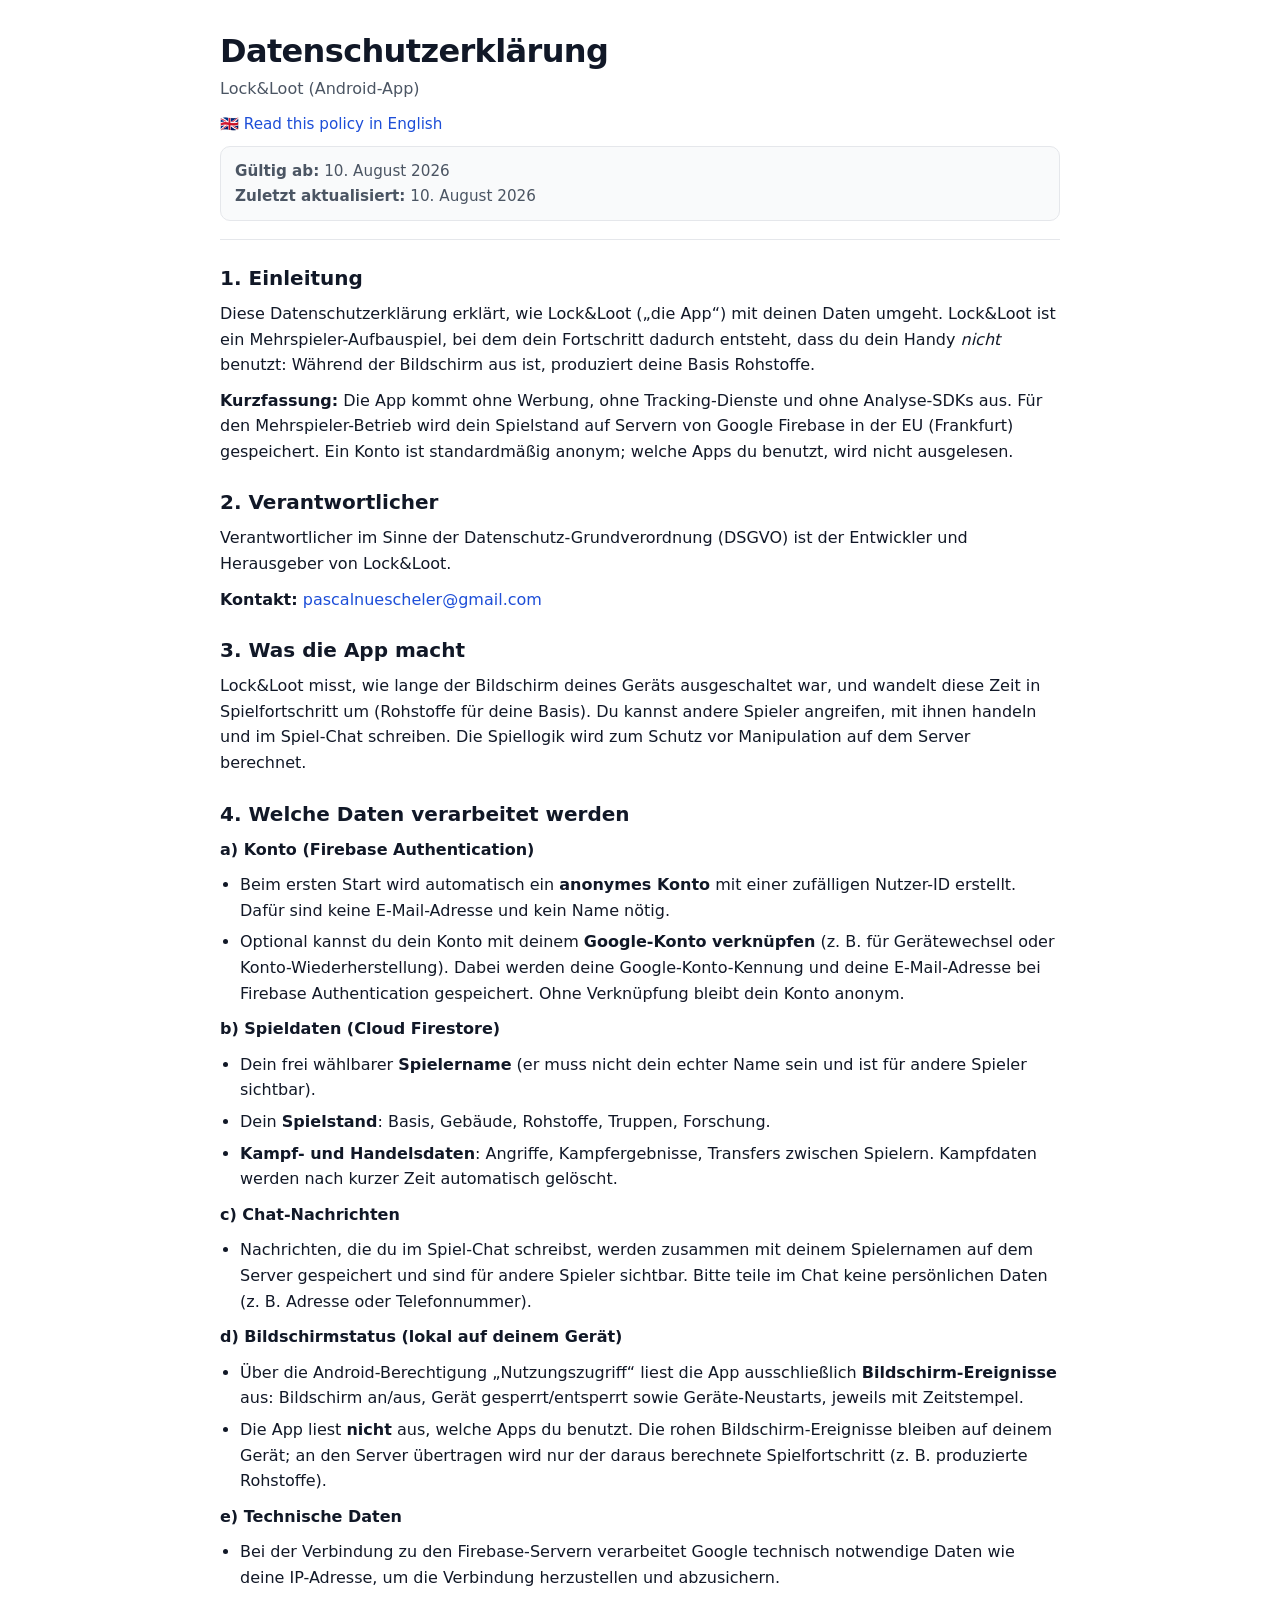
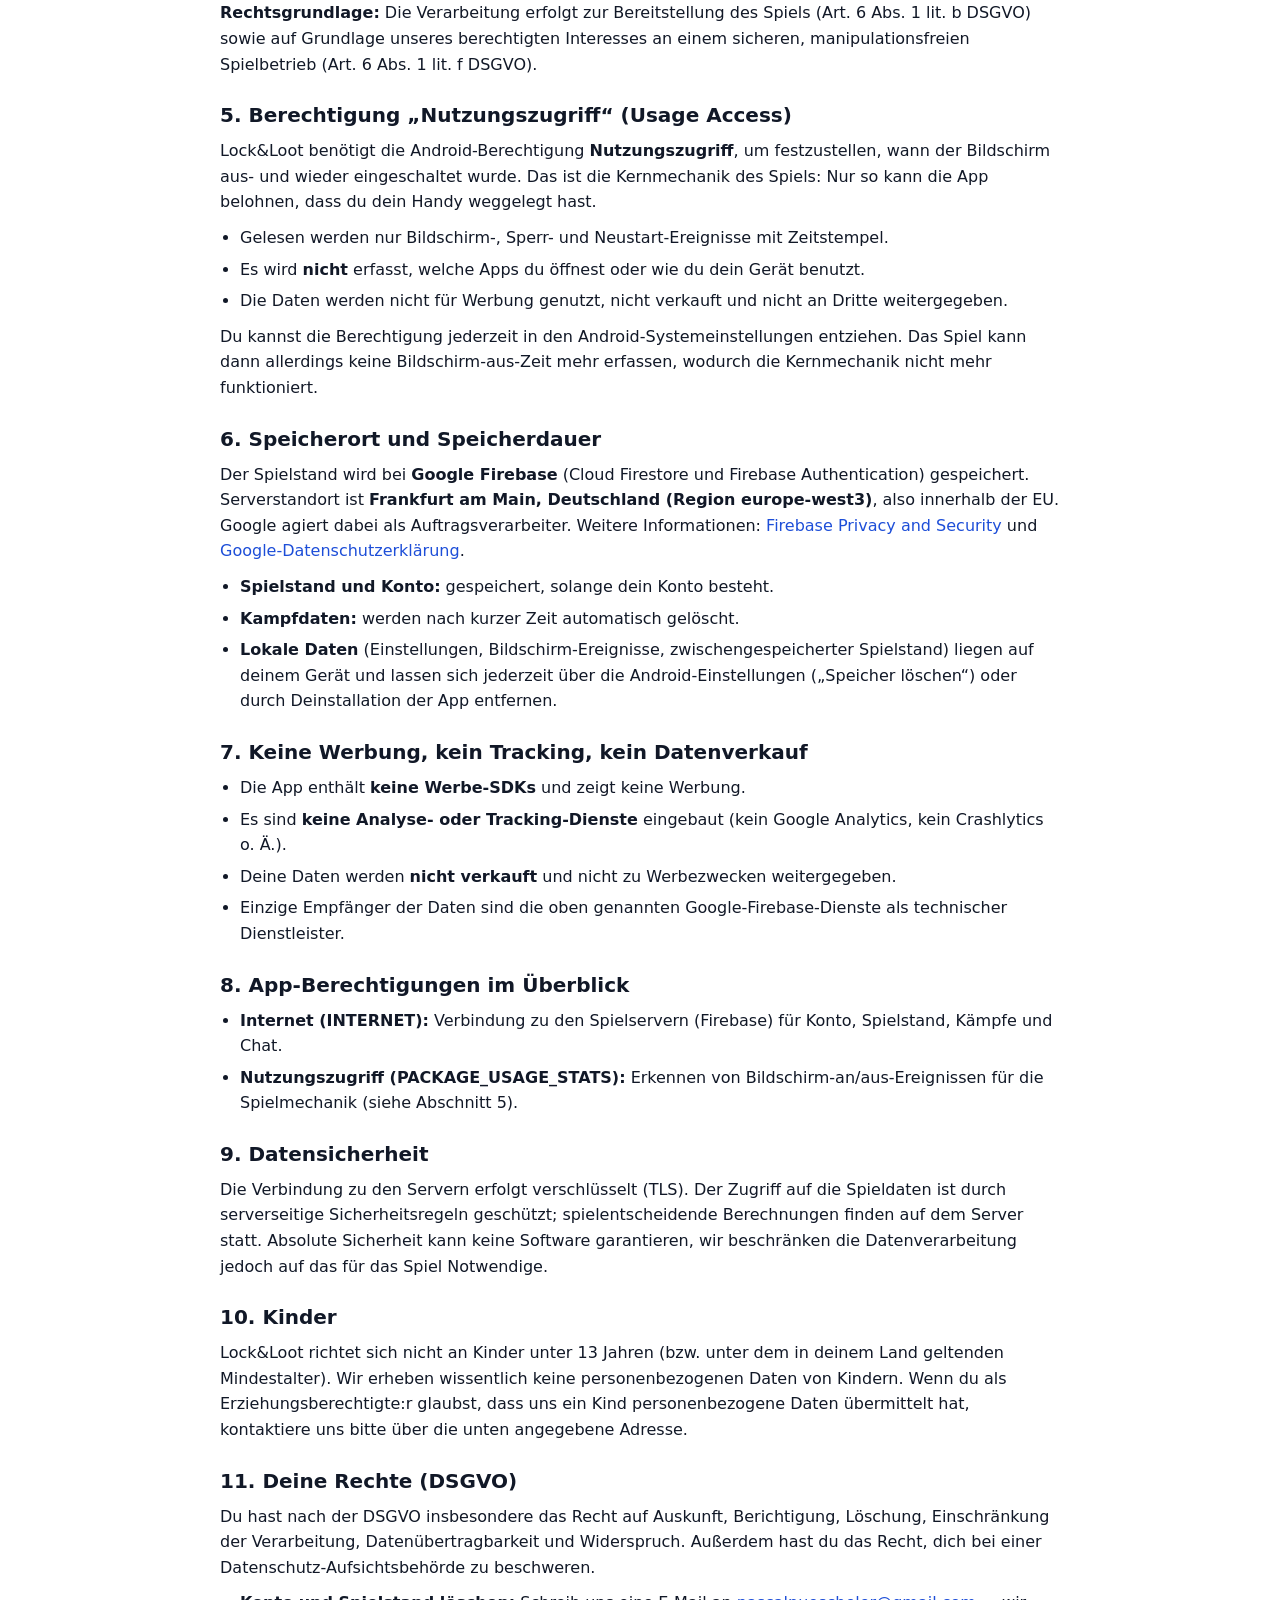
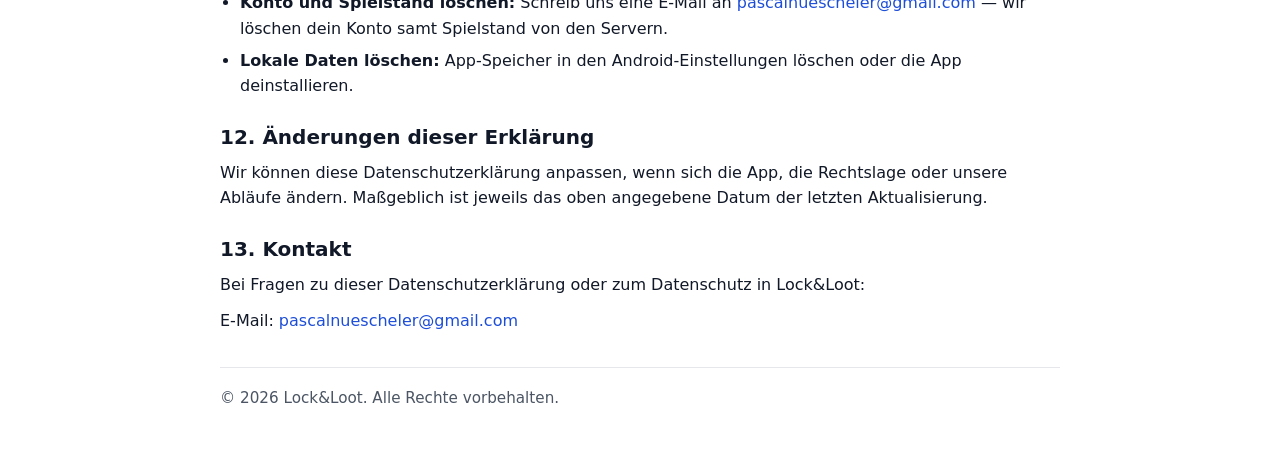
==== privacy-policy/index.html @ e1dee130 "Datenschutzerklaerung fuer Lock&Loot (DE + EN) Statische GitHub-Pages-Seite analog zu zendrop-legal:" ====
<!doctype html>
<html lang="de">
<head>
  <meta charset="utf-8" />
  <meta name="viewport" content="width=device-width, initial-scale=1" />
  <meta name="robots" content="index,follow" />
  <title>Lock&amp;Loot – Datenschutzerklärung</title>
  <meta name="description" content="Datenschutzerklärung für Lock&Loot (Android-Spiel)." />
  <link rel="stylesheet" href="./style.css" />
</head>
<body>
  <div class="container">
    <header>
      <h1>Datenschutzerklärung</h1>
      <p class="subtitle">Lock&amp;Loot (Android-App)</p>
      <p class="lang-switch">🇬🇧 <a href="./en.html">Read this policy in English</a></p>
      <div class="meta">
        <div><strong>Gültig ab:</strong> 10. August 2026</div>
        <div><strong>Zuletzt aktualisiert:</strong> 10. August 2026</div>
      </div>
    </header>

    <main>
      <section id="einleitung">
        <h2>1. Einleitung</h2>
        <p>
          Diese Datenschutzerklärung erklärt, wie Lock&amp;Loot („die App“) mit deinen Daten umgeht.
          Lock&amp;Loot ist ein Mehrspieler-Aufbauspiel, bei dem dein Fortschritt dadurch entsteht,
          dass du dein Handy <em>nicht</em> benutzt: Während der Bildschirm aus ist, produziert deine Basis Rohstoffe.
        </p>
        <p>
          <strong>Kurzfassung:</strong> Die App kommt ohne Werbung, ohne Tracking-Dienste und ohne Analyse-SDKs aus.
          Für den Mehrspieler-Betrieb wird dein Spielstand auf Servern von Google Firebase in der EU (Frankfurt) gespeichert.
          Ein Konto ist standardmäßig anonym; welche Apps du benutzt, wird nicht ausgelesen.
        </p>
      </section>

      <section id="verantwortlicher">
        <h2>2. Verantwortlicher</h2>
        <p>
          Verantwortlicher im Sinne der Datenschutz-Grundverordnung (DSGVO) ist der Entwickler und Herausgeber von Lock&amp;Loot.
        </p>
        <p>
          <strong>Kontakt:</strong> <a href="mailto:pascalnuescheler@gmail.com">pascalnuescheler@gmail.com</a>
        </p>
      </section>

      <section id="app-beschreibung">
        <h2>3. Was die App macht</h2>
        <p>
          Lock&amp;Loot misst, wie lange der Bildschirm deines Geräts ausgeschaltet war, und wandelt diese Zeit in
          Spielfortschritt um (Rohstoffe für deine Basis). Du kannst andere Spieler angreifen, mit ihnen handeln und
          im Spiel-Chat schreiben. Die Spiellogik wird zum Schutz vor Manipulation auf dem Server berechnet.
        </p>
      </section>

      <section id="daten">
        <h2>4. Welche Daten verarbeitet werden</h2>

        <p><strong>a) Konto (Firebase Authentication)</strong></p>
        <ul>
          <li>
            Beim ersten Start wird automatisch ein <strong>anonymes Konto</strong> mit einer zufälligen Nutzer-ID erstellt.
            Dafür sind keine E-Mail-Adresse und kein Name nötig.
          </li>
          <li>
            Optional kannst du dein Konto mit deinem <strong>Google-Konto verknüpfen</strong> (z.&nbsp;B. für Gerätewechsel
            oder Konto-Wiederherstellung). Dabei werden deine Google-Konto-Kennung und deine E-Mail-Adresse bei
            Firebase Authentication gespeichert. Ohne Verknüpfung bleibt dein Konto anonym.
          </li>
        </ul>

        <p><strong>b) Spieldaten (Cloud Firestore)</strong></p>
        <ul>
          <li>Dein frei wählbarer <strong>Spielername</strong> (er muss nicht dein echter Name sein und ist für andere Spieler sichtbar).</li>
          <li>Dein <strong>Spielstand</strong>: Basis, Gebäude, Rohstoffe, Truppen, Forschung.</li>
          <li><strong>Kampf- und Handelsdaten</strong>: Angriffe, Kampfergebnisse, Transfers zwischen Spielern. Kampfdaten werden nach kurzer Zeit automatisch gelöscht.</li>
        </ul>

        <p><strong>c) Chat-Nachrichten</strong></p>
        <ul>
          <li>
            Nachrichten, die du im Spiel-Chat schreibst, werden zusammen mit deinem Spielernamen auf dem Server
            gespeichert und sind für andere Spieler sichtbar. Bitte teile im Chat keine persönlichen Daten
            (z.&nbsp;B. Adresse oder Telefonnummer).
          </li>
        </ul>

        <p><strong>d) Bildschirmstatus (lokal auf deinem Gerät)</strong></p>
        <ul>
          <li>
            Über die Android-Berechtigung „Nutzungszugriff“ liest die App ausschließlich
            <strong>Bildschirm-Ereignisse</strong> aus: Bildschirm an/aus, Gerät gesperrt/entsperrt sowie
            Geräte-Neustarts, jeweils mit Zeitstempel.
          </li>
          <li>
            Die App liest <strong>nicht</strong> aus, welche Apps du benutzt. Die rohen Bildschirm-Ereignisse
            bleiben auf deinem Gerät; an den Server übertragen wird nur der daraus berechnete Spielfortschritt
            (z.&nbsp;B. produzierte Rohstoffe).
          </li>
        </ul>

        <p><strong>e) Technische Daten</strong></p>
        <ul>
          <li>
            Bei der Verbindung zu den Firebase-Servern verarbeitet Google technisch notwendige Daten wie deine
            IP-Adresse, um die Verbindung herzustellen und abzusichern.
          </li>
        </ul>

        <p>
          <strong>Rechtsgrundlage:</strong> Die Verarbeitung erfolgt zur Bereitstellung des Spiels
          (Art. 6 Abs. 1 lit. b DSGVO) sowie auf Grundlage unseres berechtigten Interesses an einem sicheren,
          manipulationsfreien Spielbetrieb (Art. 6 Abs. 1 lit. f DSGVO).
        </p>
      </section>

      <section id="nutzungszugriff">
        <h2>5. Berechtigung „Nutzungszugriff“ (Usage Access)</h2>
        <p>
          Lock&amp;Loot benötigt die Android-Berechtigung <strong>Nutzungszugriff</strong>, um festzustellen,
          wann der Bildschirm aus- und wieder eingeschaltet wurde. Das ist die Kernmechanik des Spiels:
          Nur so kann die App belohnen, dass du dein Handy weggelegt hast.
        </p>
        <ul>
          <li>Gelesen werden nur Bildschirm-, Sperr- und Neustart-Ereignisse mit Zeitstempel.</li>
          <li>Es wird <strong>nicht</strong> erfasst, welche Apps du öffnest oder wie du dein Gerät benutzt.</li>
          <li>Die Daten werden nicht für Werbung genutzt, nicht verkauft und nicht an Dritte weitergegeben.</li>
        </ul>
        <p>
          Du kannst die Berechtigung jederzeit in den Android-Systemeinstellungen entziehen. Das Spiel kann dann
          allerdings keine Bildschirm-aus-Zeit mehr erfassen, wodurch die Kernmechanik nicht mehr funktioniert.
        </p>
      </section>

      <section id="speicherung">
        <h2>6. Speicherort und Speicherdauer</h2>
        <p>
          Der Spielstand wird bei <strong>Google Firebase</strong> (Cloud Firestore und Firebase Authentication)
          gespeichert. Serverstandort ist <strong>Frankfurt am Main, Deutschland (Region europe-west3)</strong>,
          also innerhalb der EU. Google agiert dabei als Auftragsverarbeiter. Weitere Informationen:
          <a href="https://firebase.google.com/support/privacy" target="_blank" rel="noopener noreferrer">Firebase Privacy and Security</a> und
          <a href="https://policies.google.com/privacy" target="_blank" rel="noopener noreferrer">Google-Datenschutzerklärung</a>.
        </p>
        <ul>
          <li><strong>Spielstand und Konto:</strong> gespeichert, solange dein Konto besteht.</li>
          <li><strong>Kampfdaten:</strong> werden nach kurzer Zeit automatisch gelöscht.</li>
          <li>
            <strong>Lokale Daten</strong> (Einstellungen, Bildschirm-Ereignisse, zwischengespeicherter Spielstand)
            liegen auf deinem Gerät und lassen sich jederzeit über die Android-Einstellungen
            („Speicher löschen“) oder durch Deinstallation der App entfernen.
          </li>
        </ul>
      </section>

      <section id="keine-werbung">
        <h2>7. Keine Werbung, kein Tracking, kein Datenverkauf</h2>
        <ul>
          <li>Die App enthält <strong>keine Werbe-SDKs</strong> und zeigt keine Werbung.</li>
          <li>Es sind <strong>keine Analyse- oder Tracking-Dienste</strong> eingebaut (kein Google Analytics, kein Crashlytics o.&nbsp;Ä.).</li>
          <li>Deine Daten werden <strong>nicht verkauft</strong> und nicht zu Werbezwecken weitergegeben.</li>
          <li>Einzige Empfänger der Daten sind die oben genannten Google-Firebase-Dienste als technischer Dienstleister.</li>
        </ul>
      </section>

      <section id="berechtigungen">
        <h2>8. App-Berechtigungen im Überblick</h2>
        <ul>
          <li><strong>Internet (INTERNET):</strong> Verbindung zu den Spielservern (Firebase) für Konto, Spielstand, Kämpfe und Chat.</li>
          <li><strong>Nutzungszugriff (PACKAGE_USAGE_STATS):</strong> Erkennen von Bildschirm-an/aus-Ereignissen für die Spielmechanik (siehe Abschnitt 5).</li>
        </ul>
      </section>

      <section id="sicherheit">
        <h2>9. Datensicherheit</h2>
        <p>
          Die Verbindung zu den Servern erfolgt verschlüsselt (TLS). Der Zugriff auf die Spieldaten ist durch
          serverseitige Sicherheitsregeln geschützt; spielentscheidende Berechnungen finden auf dem Server statt.
          Absolute Sicherheit kann keine Software garantieren, wir beschränken die Datenverarbeitung jedoch auf
          das für das Spiel Notwendige.
        </p>
      </section>

      <section id="kinder">
        <h2>10. Kinder</h2>
        <p>
          Lock&amp;Loot richtet sich nicht an Kinder unter 13 Jahren (bzw. unter dem in deinem Land geltenden
          Mindestalter). Wir erheben wissentlich keine personenbezogenen Daten von Kindern. Wenn du als
          Erziehungsberechtigte:r glaubst, dass uns ein Kind personenbezogene Daten übermittelt hat,
          kontaktiere uns bitte über die unten angegebene Adresse.
        </p>
      </section>

      <section id="rechte">
        <h2>11. Deine Rechte (DSGVO)</h2>
        <p>
          Du hast nach der DSGVO insbesondere das Recht auf Auskunft, Berichtigung, Löschung, Einschränkung der
          Verarbeitung, Datenübertragbarkeit und Widerspruch. Außerdem hast du das Recht, dich bei einer
          Datenschutz-Aufsichtsbehörde zu beschweren.
        </p>
        <ul>
          <li>
            <strong>Konto und Spielstand löschen:</strong> Schreib uns eine E-Mail an
            <a href="mailto:pascalnuescheler@gmail.com">pascalnuescheler@gmail.com</a> — wir löschen dein Konto
            samt Spielstand von den Servern.
          </li>
          <li>
            <strong>Lokale Daten löschen:</strong> App-Speicher in den Android-Einstellungen löschen oder die App deinstallieren.
          </li>
        </ul>
      </section>

      <section id="aenderungen">
        <h2>12. Änderungen dieser Erklärung</h2>
        <p>
          Wir können diese Datenschutzerklärung anpassen, wenn sich die App, die Rechtslage oder unsere Abläufe
          ändern. Maßgeblich ist jeweils das oben angegebene Datum der letzten Aktualisierung.
        </p>
      </section>

      <section id="kontakt">
        <h2>13. Kontakt</h2>
        <p>
          Bei Fragen zu dieser Datenschutzerklärung oder zum Datenschutz in Lock&amp;Loot:
        </p>
        <p>
          E-Mail: <a href="mailto:pascalnuescheler@gmail.com">pascalnuescheler@gmail.com</a>
        </p>
      </section>
    </main>

    <footer>
      <div>
        © <span id="year">2026</span> Lock&amp;Loot. Alle Rechte vorbehalten.
      </div>
      <script>
        // Fußzeilen-Jahr aktuell halten, ohne die Datumsangaben der Erklärung zu ändern.
        (function () {
          var el = document.getElementById('year');
          if (el) el.textContent = String(new Date().getFullYear());
        })();
      </script>
    </footer>
  </div>
</body>
</html>
---- privacy-policy/style.css ----
/* Lock&Loot legal pages styles (simple, responsive, GitHub Pages friendly) */

:root {
  --bg: #ffffff;
  --fg: #111827;
  --muted: #4b5563;
  --border: #e5e7eb;
  --link: #1d4ed8;
  --link-hover: #1e40af;
  --card: #f9fafb;
}

* {
  box-sizing: border-box;
}

html, body {
  height: 100%;
}

body {
  margin: 0;
  font-family: system-ui, -apple-system, Segoe UI, Roboto, Helvetica, Arial, "Apple Color Emoji", "Segoe UI Emoji";
  color: var(--fg);
  background: var(--bg);
  line-height: 1.6;
}

a {
  color: var(--link);
  text-decoration: none;
}

a:hover, a:focus {
  color: var(--link-hover);
  text-decoration: underline;
}

.container {
  max-width: 880px;
  margin: 0 auto;
  padding: 32px 20px 56px;
}

header {
  padding-bottom: 18px;
  border-bottom: 1px solid var(--border);
  margin-bottom: 26px;
}

h1 {
  margin: 0 0 6px;
  font-size: 2rem;
  line-height: 1.2;
  letter-spacing: -0.02em;
}

.subtitle {
  margin: 0;
  color: var(--muted);
}

.lang-switch {
  margin: 10px 0 0;
  font-size: 0.95rem;
}

.meta {
  margin-top: 10px;
  padding: 12px 14px;
  background: var(--card);
  border: 1px solid var(--border);
  border-radius: 10px;
  color: var(--muted);
  font-size: 0.95rem;
}

main section {
  margin: 26px 0;
}

h2 {
  margin: 0 0 10px;
  font-size: 1.25rem;
  line-height: 1.25;
}

p {
  margin: 10px 0;
}

ul {
  margin: 10px 0 10px 20px;
  padding: 0;
}

li {
  margin: 6px 0;
}

code {
  font-family: ui-monospace, SFMono-Regular, Menlo, Monaco, Consolas, "Liberation Mono", "Courier New", monospace;
  font-size: 0.95em;
  background: #f3f4f6;
  border: 1px solid var(--border);
  padding: 2px 6px;
  border-radius: 6px;
}

footer {
  margin-top: 34px;
  padding-top: 18px;
  border-top: 1px solid var(--border);
  color: var(--muted);
  font-size: 0.95rem;
}

@media (max-width: 520px) {
  .container {
    padding: 24px 16px 44px;
  }

  h1 {
    font-size: 1.65rem;
  }
}
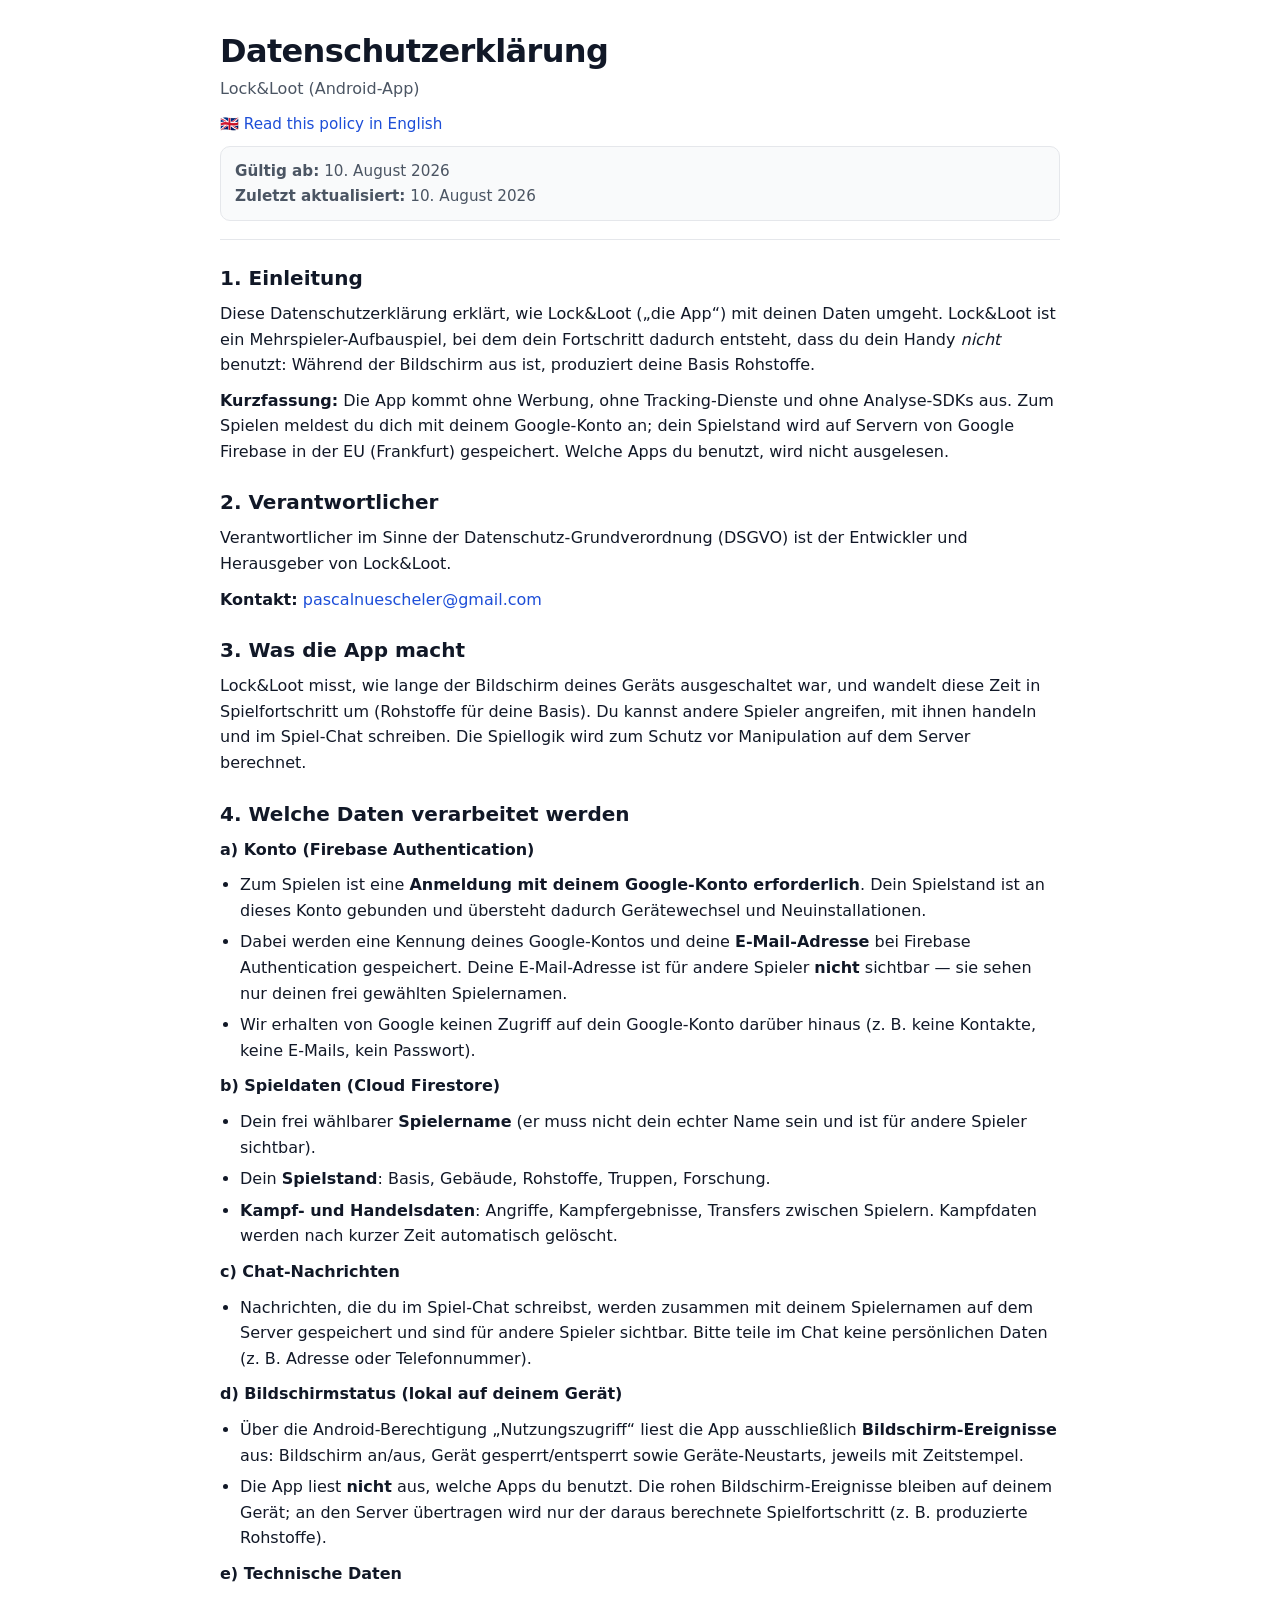
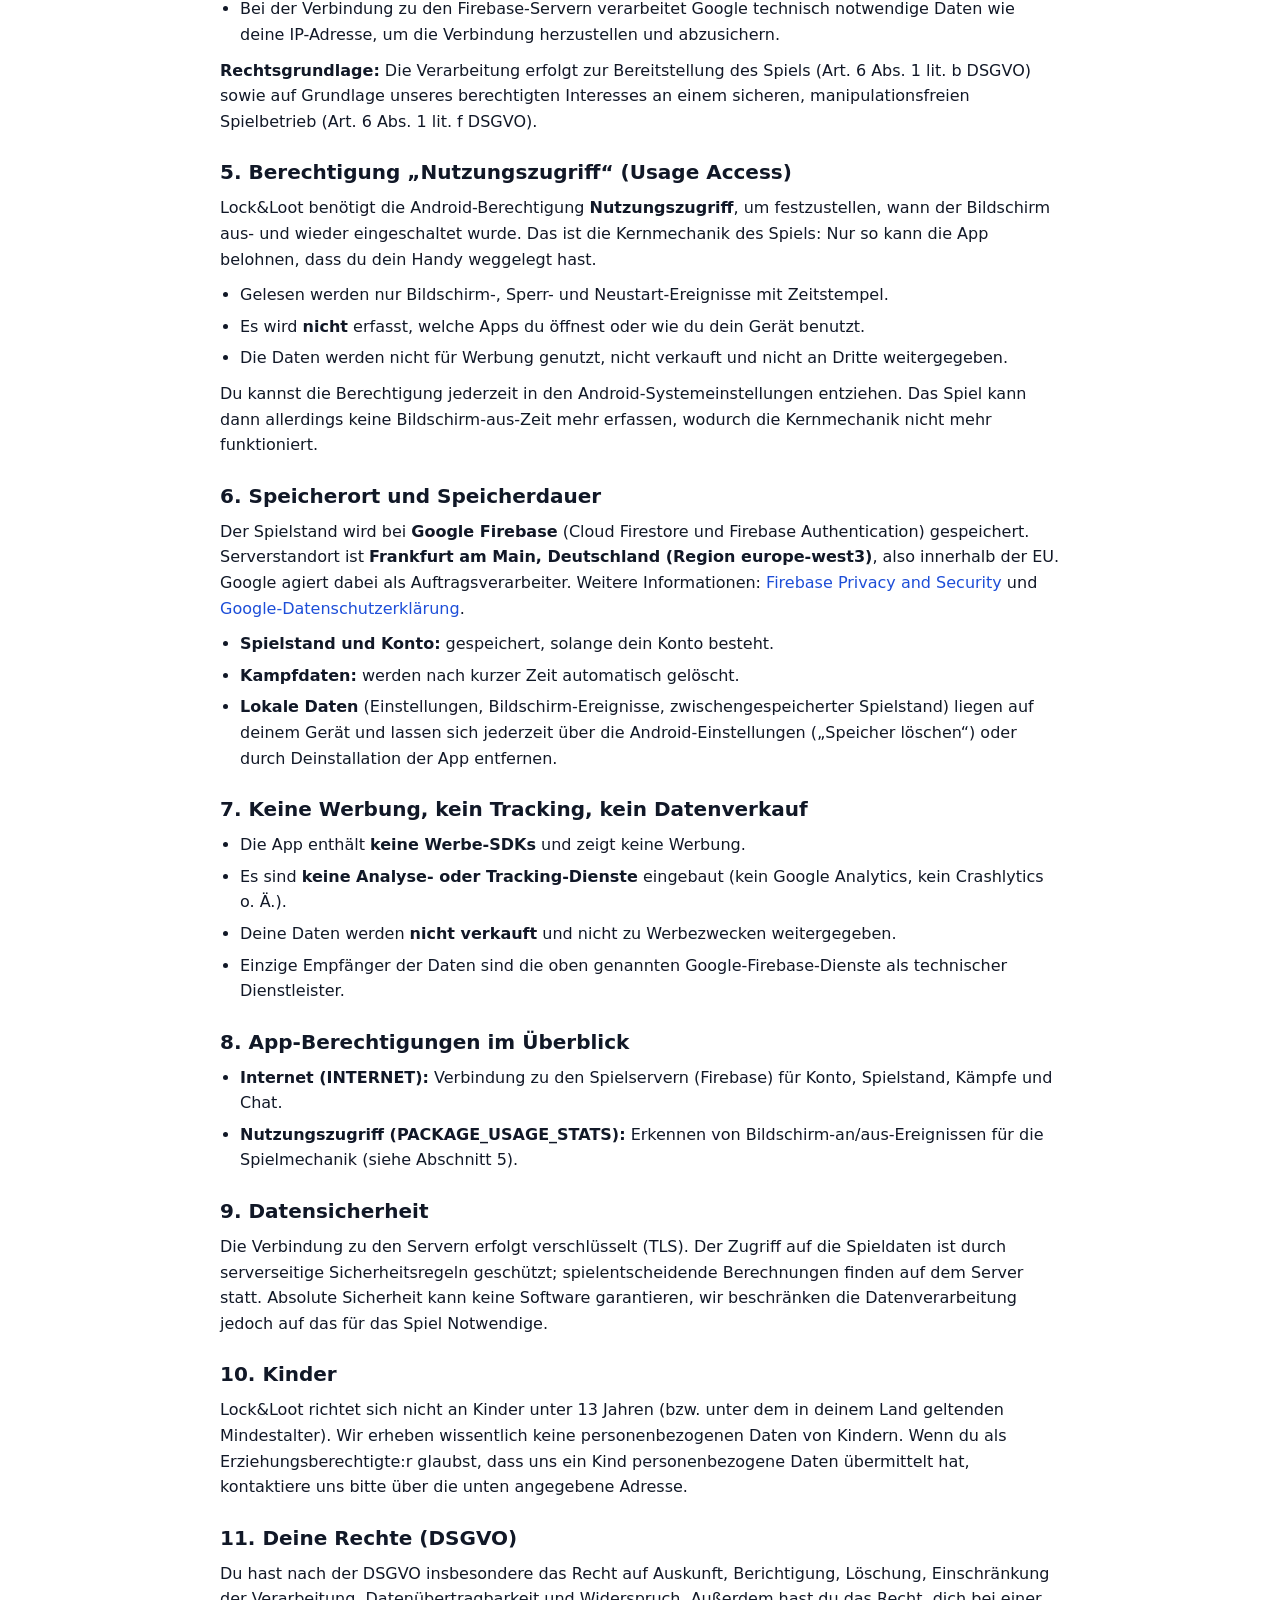
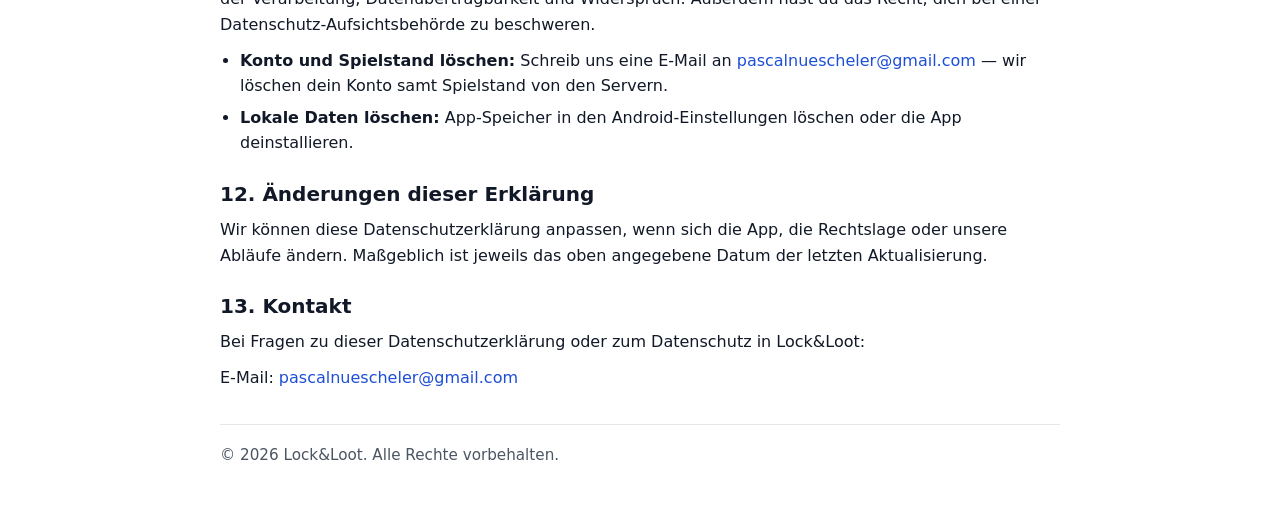
==== commit 71c0c999: "Korrektur: Google-Login ist Pflicht, keine anonymen Konten Die erste Fassung beschrieb den alten Sta" ====
--- a/privacy-policy/index.html
+++ b/privacy-policy/index.html
@@ -30,8 +30,8 @@
         </p>
         <p>
           <strong>Kurzfassung:</strong> Die App kommt ohne Werbung, ohne Tracking-Dienste und ohne Analyse-SDKs aus.
-          Für den Mehrspieler-Betrieb wird dein Spielstand auf Servern von Google Firebase in der EU (Frankfurt) gespeichert.
-          Ein Konto ist standardmäßig anonym; welche Apps du benutzt, wird nicht ausgelesen.
+          Zum Spielen meldest du dich mit deinem Google-Konto an; dein Spielstand wird auf Servern von
+          Google Firebase in der EU (Frankfurt) gespeichert. Welche Apps du benutzt, wird nicht ausgelesen.
         </p>
       </section>
 
@@ -60,13 +60,17 @@
         <p><strong>a) Konto (Firebase Authentication)</strong></p>
         <ul>
           <li>
-            Beim ersten Start wird automatisch ein <strong>anonymes Konto</strong> mit einer zufälligen Nutzer-ID erstellt.
-            Dafür sind keine E-Mail-Adresse und kein Name nötig.
-          </li>
-          <li>
-            Optional kannst du dein Konto mit deinem <strong>Google-Konto verknüpfen</strong> (z.&nbsp;B. für Gerätewechsel
-            oder Konto-Wiederherstellung). Dabei werden deine Google-Konto-Kennung und deine E-Mail-Adresse bei
-            Firebase Authentication gespeichert. Ohne Verknüpfung bleibt dein Konto anonym.
+            Zum Spielen ist eine <strong>Anmeldung mit deinem Google-Konto erforderlich</strong>. Dein Spielstand
+            ist an dieses Konto gebunden und übersteht dadurch Gerätewechsel und Neuinstallationen.
+          </li>
+          <li>
+            Dabei werden eine Kennung deines Google-Kontos und deine <strong>E-Mail-Adresse</strong> bei
+            Firebase Authentication gespeichert. Deine E-Mail-Adresse ist für andere Spieler
+            <strong>nicht</strong> sichtbar — sie sehen nur deinen frei gewählten Spielernamen.
+          </li>
+          <li>
+            Wir erhalten von Google keinen Zugriff auf dein Google-Konto darüber hinaus (z.&nbsp;B. keine
+            Kontakte, keine E-Mails, kein Passwort).
           </li>
         </ul>
 
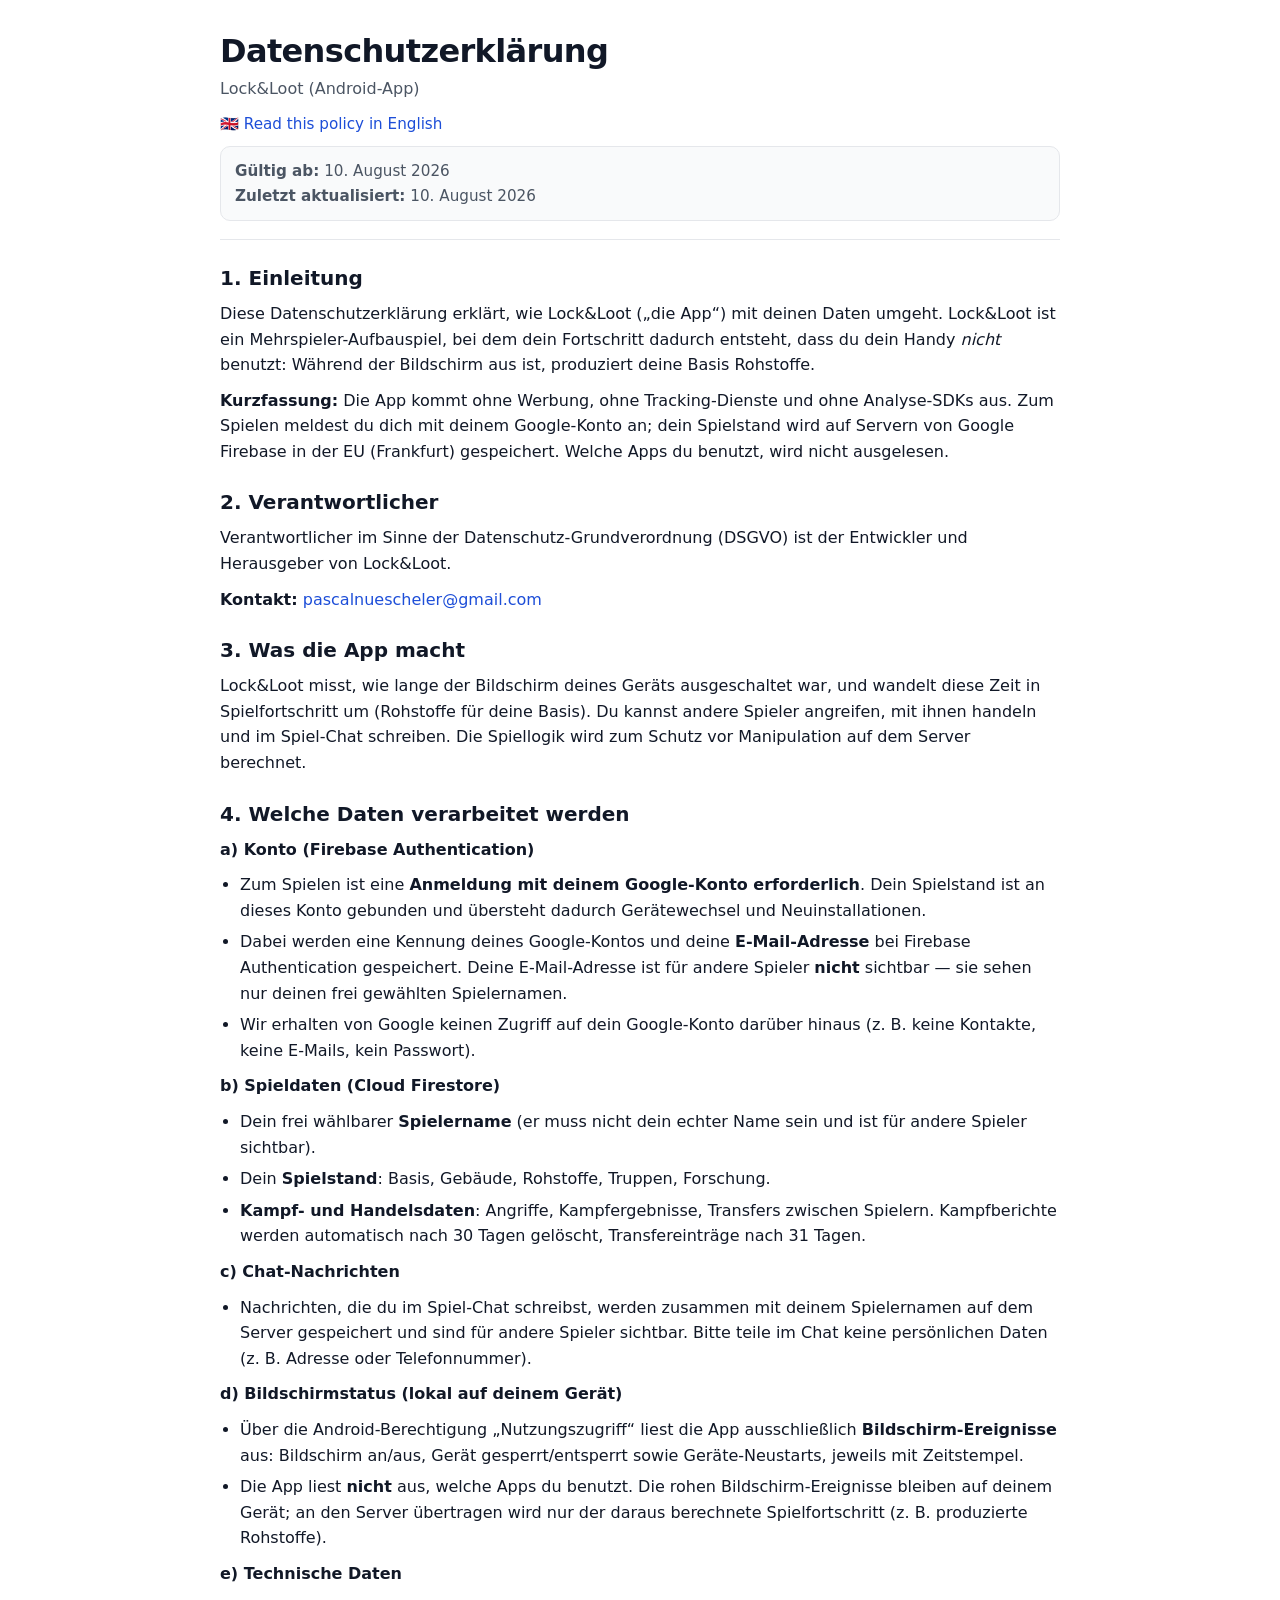
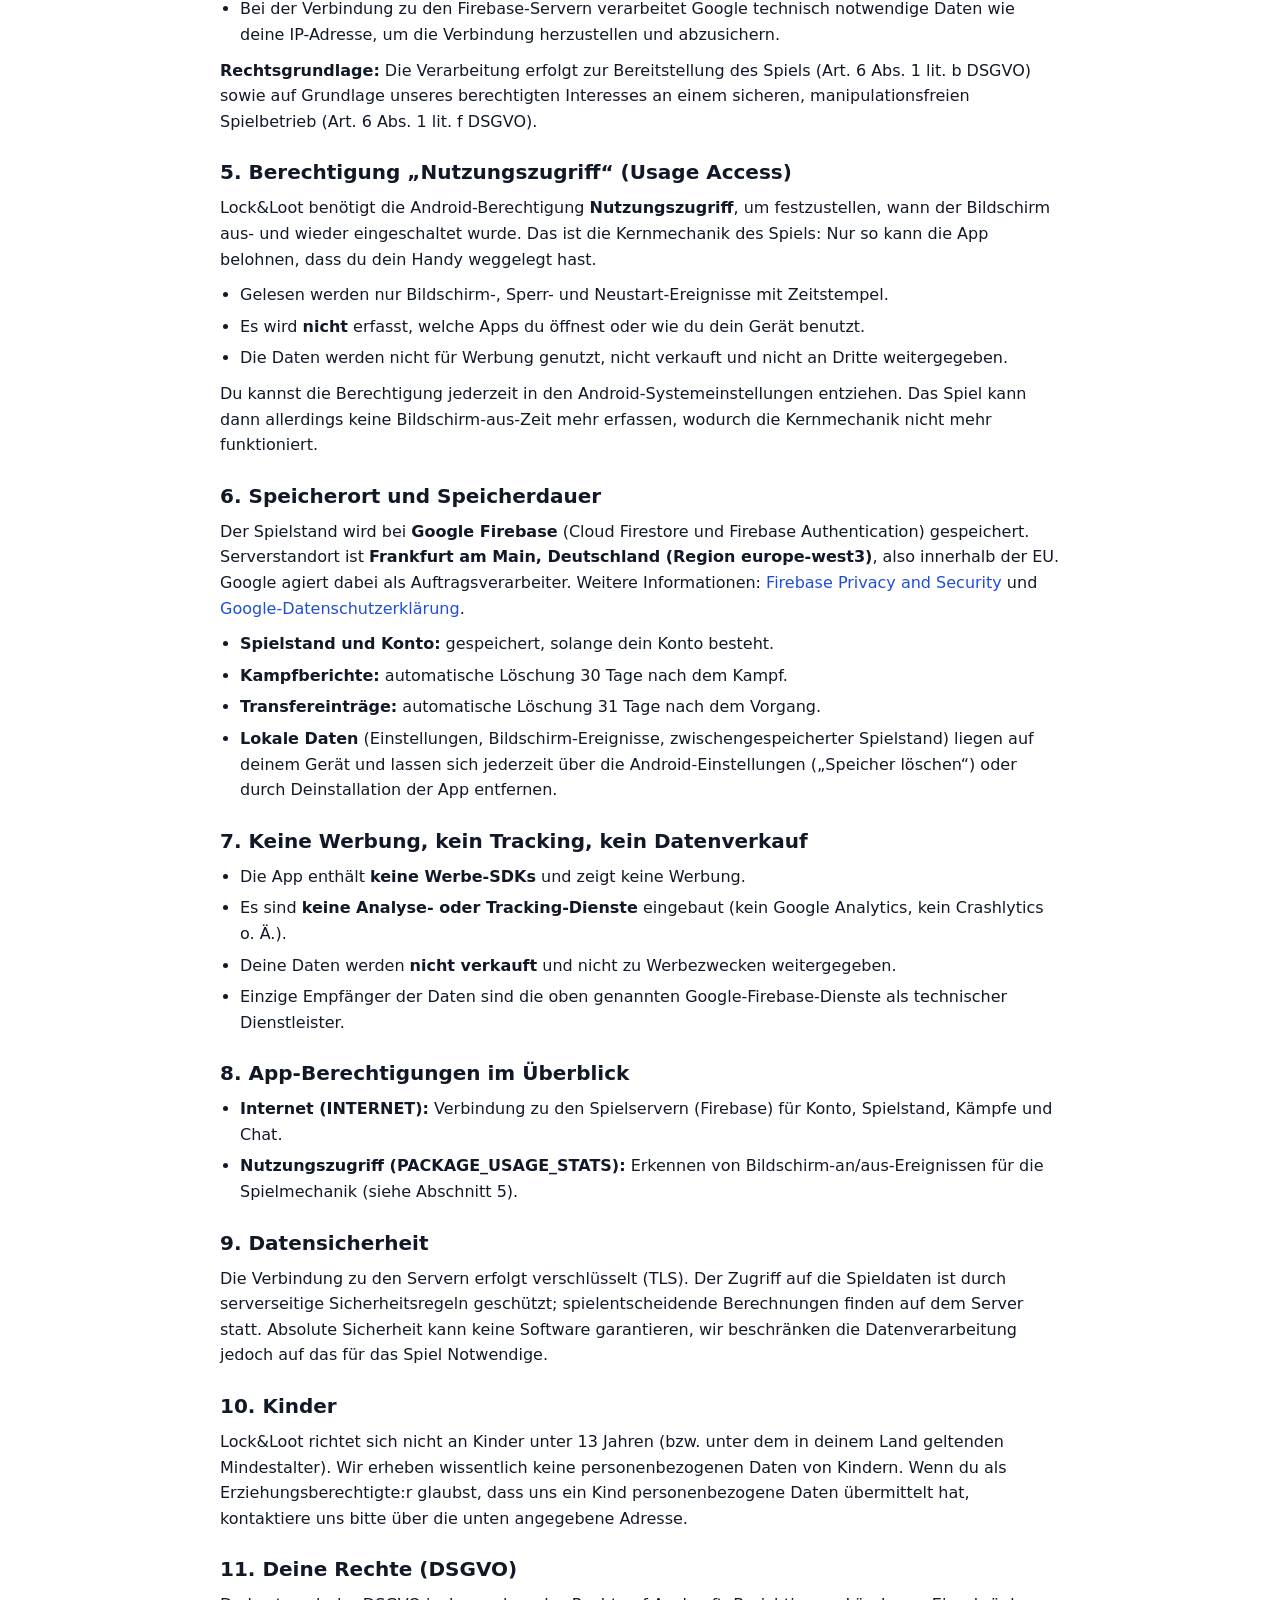
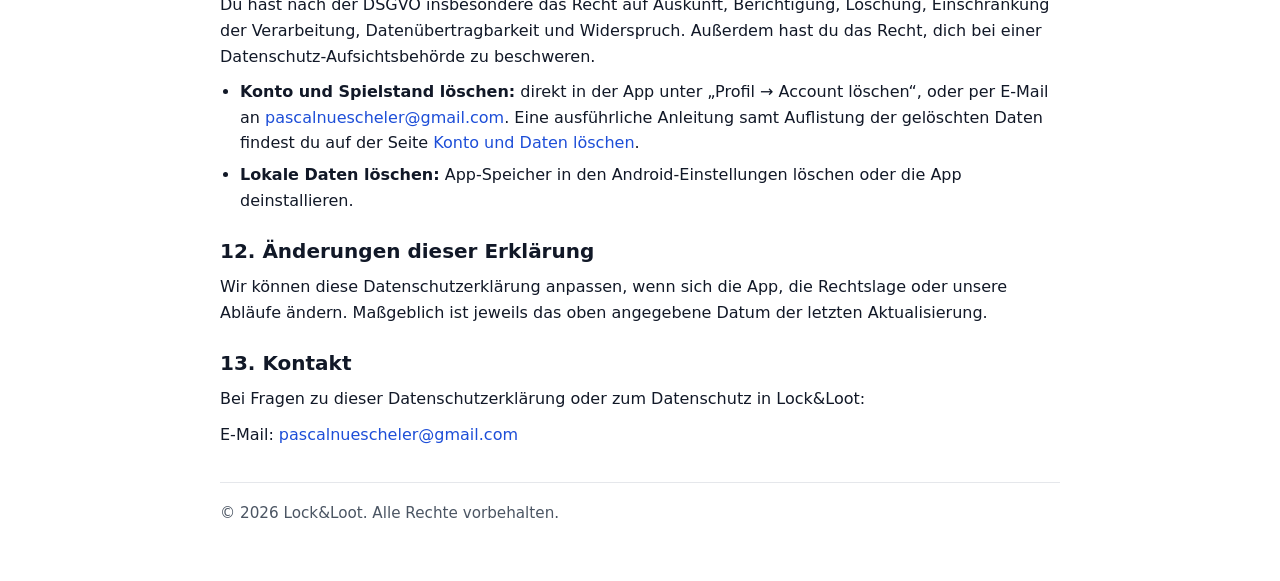
==== commit 4d718bc0: "Seite zur Kontoloeschung (DE+EN) + exakte Aufbewahrungsfristen Google verlangt fuer Apps mit Kontoer" ====
--- a/privacy-policy/index.html
+++ b/privacy-policy/index.html
@@ -78,7 +78,7 @@
         <ul>
           <li>Dein frei wählbarer <strong>Spielername</strong> (er muss nicht dein echter Name sein und ist für andere Spieler sichtbar).</li>
           <li>Dein <strong>Spielstand</strong>: Basis, Gebäude, Rohstoffe, Truppen, Forschung.</li>
-          <li><strong>Kampf- und Handelsdaten</strong>: Angriffe, Kampfergebnisse, Transfers zwischen Spielern. Kampfdaten werden nach kurzer Zeit automatisch gelöscht.</li>
+          <li><strong>Kampf- und Handelsdaten</strong>: Angriffe, Kampfergebnisse, Transfers zwischen Spielern. Kampfberichte werden automatisch nach 30 Tagen gelöscht, Transfereinträge nach 31 Tagen.</li>
         </ul>
 
         <p><strong>c) Chat-Nachrichten</strong></p>
@@ -148,7 +148,8 @@
         </p>
         <ul>
           <li><strong>Spielstand und Konto:</strong> gespeichert, solange dein Konto besteht.</li>
-          <li><strong>Kampfdaten:</strong> werden nach kurzer Zeit automatisch gelöscht.</li>
+          <li><strong>Kampfberichte:</strong> automatische Löschung 30 Tage nach dem Kampf.</li>
+          <li><strong>Transfereinträge:</strong> automatische Löschung 31 Tage nach dem Vorgang.</li>
           <li>
             <strong>Lokale Daten</strong> (Einstellungen, Bildschirm-Ereignisse, zwischengespeicherter Spielstand)
             liegen auf deinem Gerät und lassen sich jederzeit über die Android-Einstellungen
@@ -204,9 +205,10 @@
         </p>
         <ul>
           <li>
-            <strong>Konto und Spielstand löschen:</strong> Schreib uns eine E-Mail an
-            <a href="mailto:pascalnuescheler@gmail.com">pascalnuescheler@gmail.com</a> — wir löschen dein Konto
-            samt Spielstand von den Servern.
+            <strong>Konto und Spielstand löschen:</strong> direkt in der App unter „Profil → Account löschen“,
+            oder per E-Mail an <a href="mailto:pascalnuescheler@gmail.com">pascalnuescheler@gmail.com</a>.
+            Eine ausführliche Anleitung samt Auflistung der gelöschten Daten findest du auf der Seite
+            <a href="../account-deletion/">Konto und Daten löschen</a>.
           </li>
           <li>
             <strong>Lokale Daten löschen:</strong> App-Speicher in den Android-Einstellungen löschen oder die App deinstallieren.
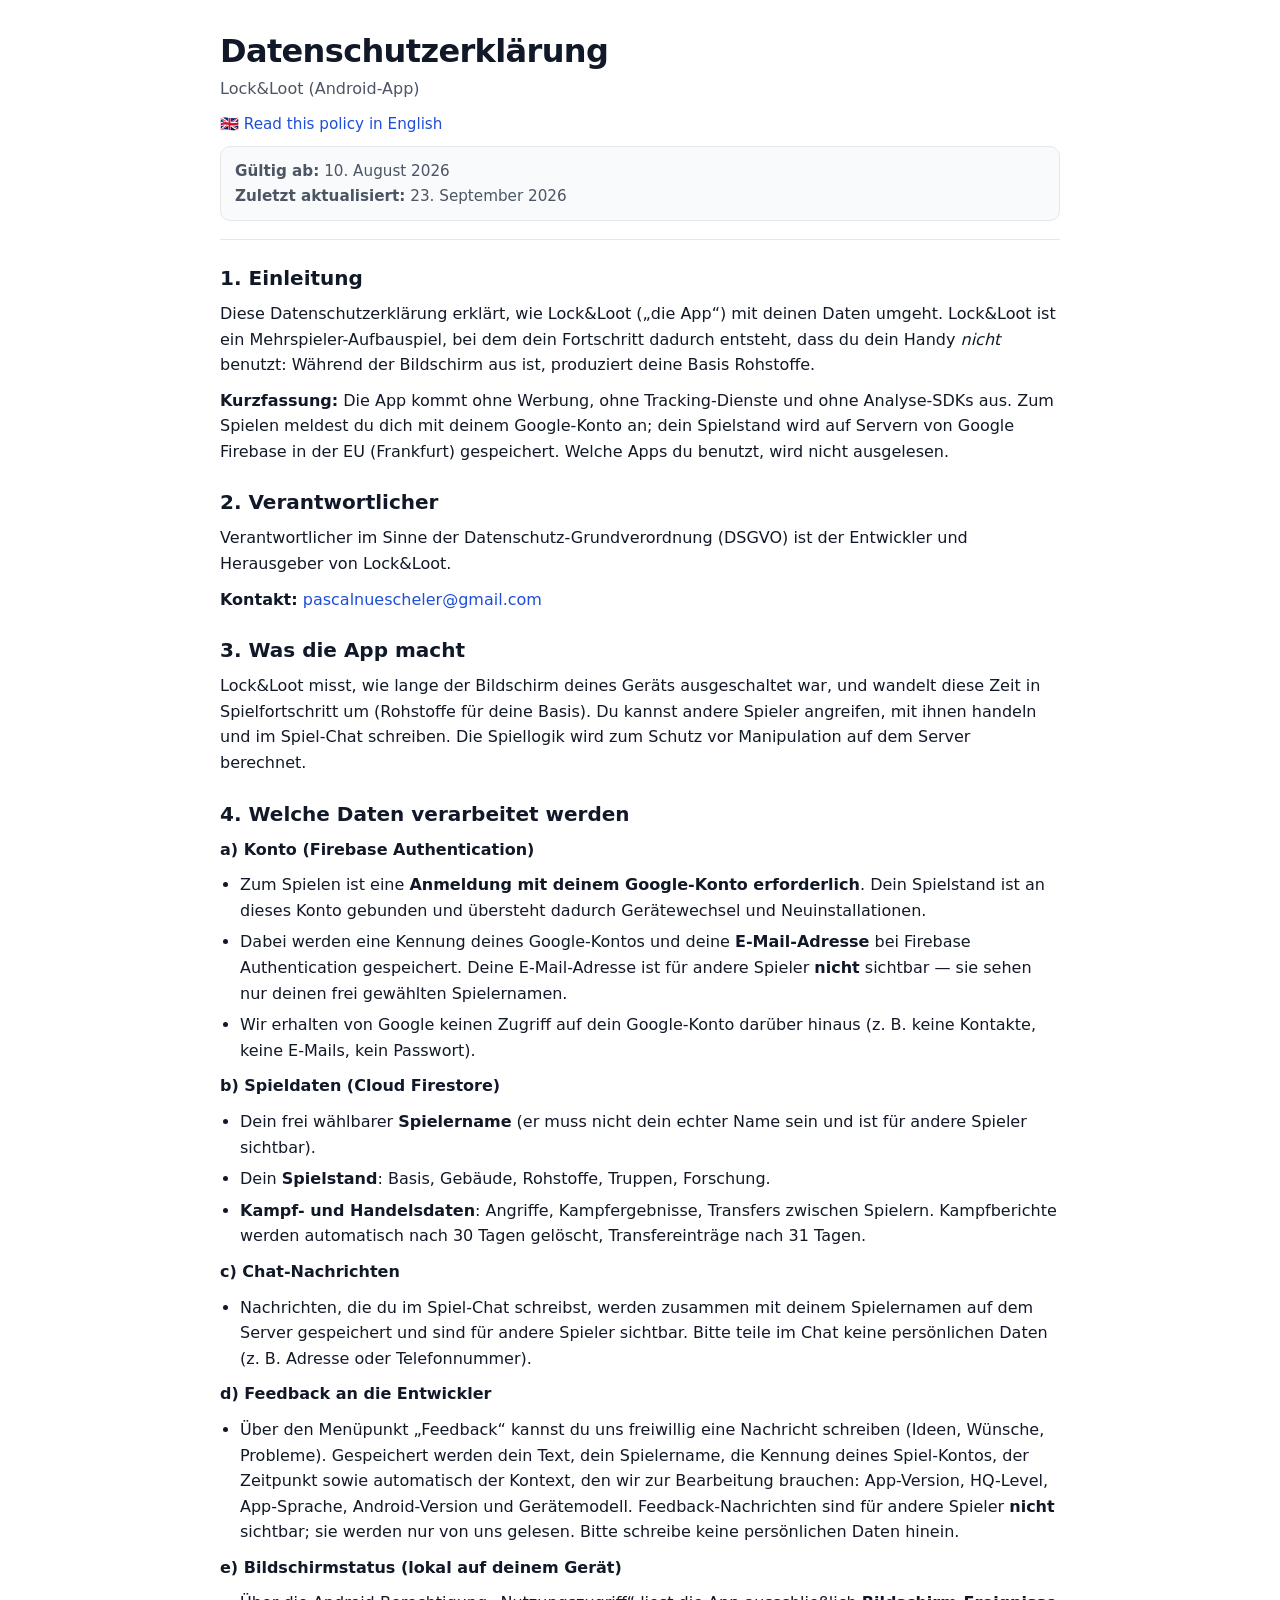
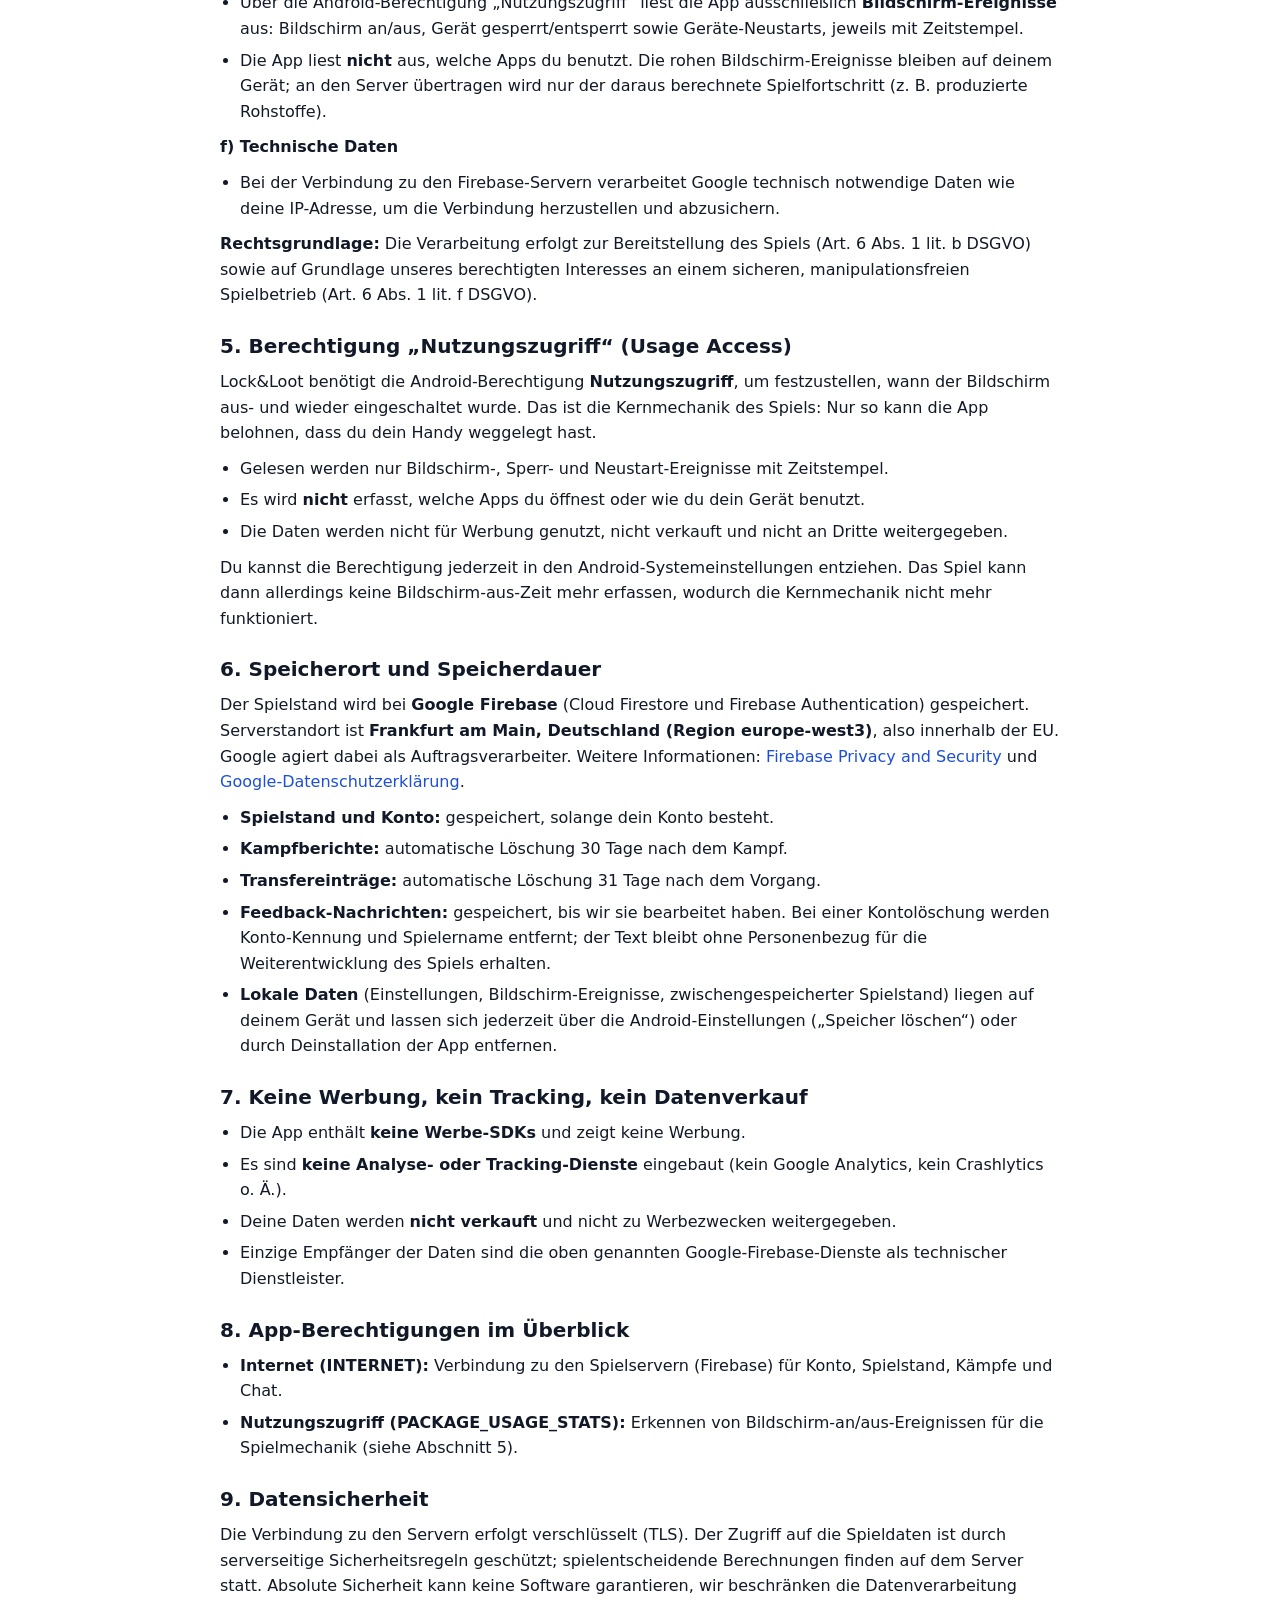
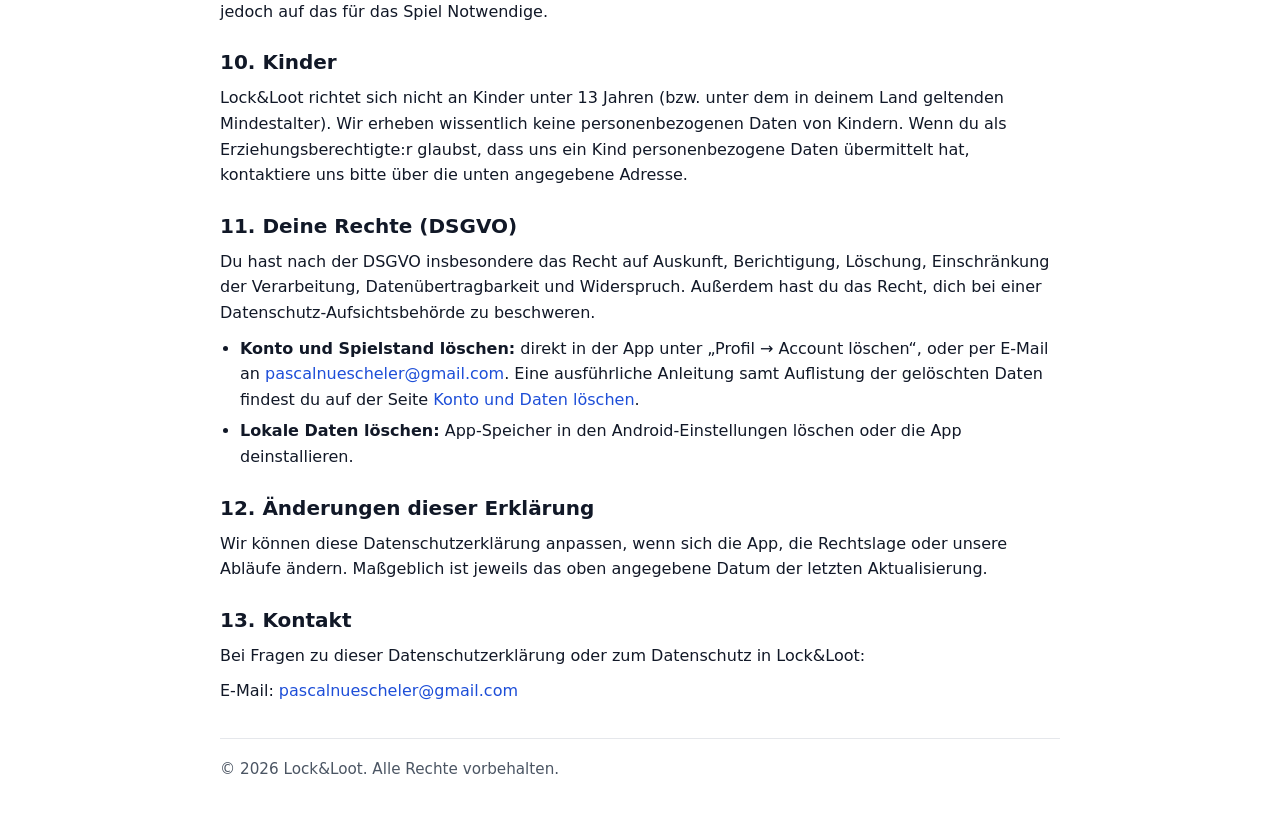
==== commit 3136b88d: "Datenschutz + Kontoloeschung: Feedback an die Entwickler (DE + EN) Neuer Punkt 4 d) "Feedback an die" ====
--- a/privacy-policy/index.html
+++ b/privacy-policy/index.html
@@ -16,7 +16,7 @@
       <p class="lang-switch">🇬🇧 <a href="./en.html">Read this policy in English</a></p>
       <div class="meta">
         <div><strong>Gültig ab:</strong> 10. August 2026</div>
-        <div><strong>Zuletzt aktualisiert:</strong> 10. August 2026</div>
+        <div><strong>Zuletzt aktualisiert:</strong> 23. September 2026</div>
       </div>
     </header>
 
@@ -90,7 +90,19 @@
           </li>
         </ul>
 
-        <p><strong>d) Bildschirmstatus (lokal auf deinem Gerät)</strong></p>
+        <p><strong>d) Feedback an die Entwickler</strong></p>
+        <ul>
+          <li>
+            Über den Menüpunkt „Feedback“ kannst du uns freiwillig eine Nachricht schreiben (Ideen, Wünsche,
+            Probleme). Gespeichert werden dein Text, dein Spielername, die Kennung deines Spiel-Kontos, der
+            Zeitpunkt sowie automatisch der Kontext, den wir zur Bearbeitung brauchen: App-Version, HQ-Level,
+            App-Sprache, Android-Version und Gerätemodell. Feedback-Nachrichten sind für andere Spieler
+            <strong>nicht</strong> sichtbar; sie werden nur von uns gelesen. Bitte schreibe keine persönlichen
+            Daten hinein.
+          </li>
+        </ul>
+
+        <p><strong>e) Bildschirmstatus (lokal auf deinem Gerät)</strong></p>
         <ul>
           <li>
             Über die Android-Berechtigung „Nutzungszugriff“ liest die App ausschließlich
@@ -104,7 +116,7 @@
           </li>
         </ul>
 
-        <p><strong>e) Technische Daten</strong></p>
+        <p><strong>f) Technische Daten</strong></p>
         <ul>
           <li>
             Bei der Verbindung zu den Firebase-Servern verarbeitet Google technisch notwendige Daten wie deine
@@ -150,6 +162,11 @@
           <li><strong>Spielstand und Konto:</strong> gespeichert, solange dein Konto besteht.</li>
           <li><strong>Kampfberichte:</strong> automatische Löschung 30 Tage nach dem Kampf.</li>
           <li><strong>Transfereinträge:</strong> automatische Löschung 31 Tage nach dem Vorgang.</li>
+          <li>
+            <strong>Feedback-Nachrichten:</strong> gespeichert, bis wir sie bearbeitet haben. Bei einer
+            Kontolöschung werden Konto-Kennung und Spielername entfernt; der Text bleibt ohne Personenbezug
+            für die Weiterentwicklung des Spiels erhalten.
+          </li>
           <li>
             <strong>Lokale Daten</strong> (Einstellungen, Bildschirm-Ereignisse, zwischengespeicherter Spielstand)
             liegen auf deinem Gerät und lassen sich jederzeit über die Android-Einstellungen
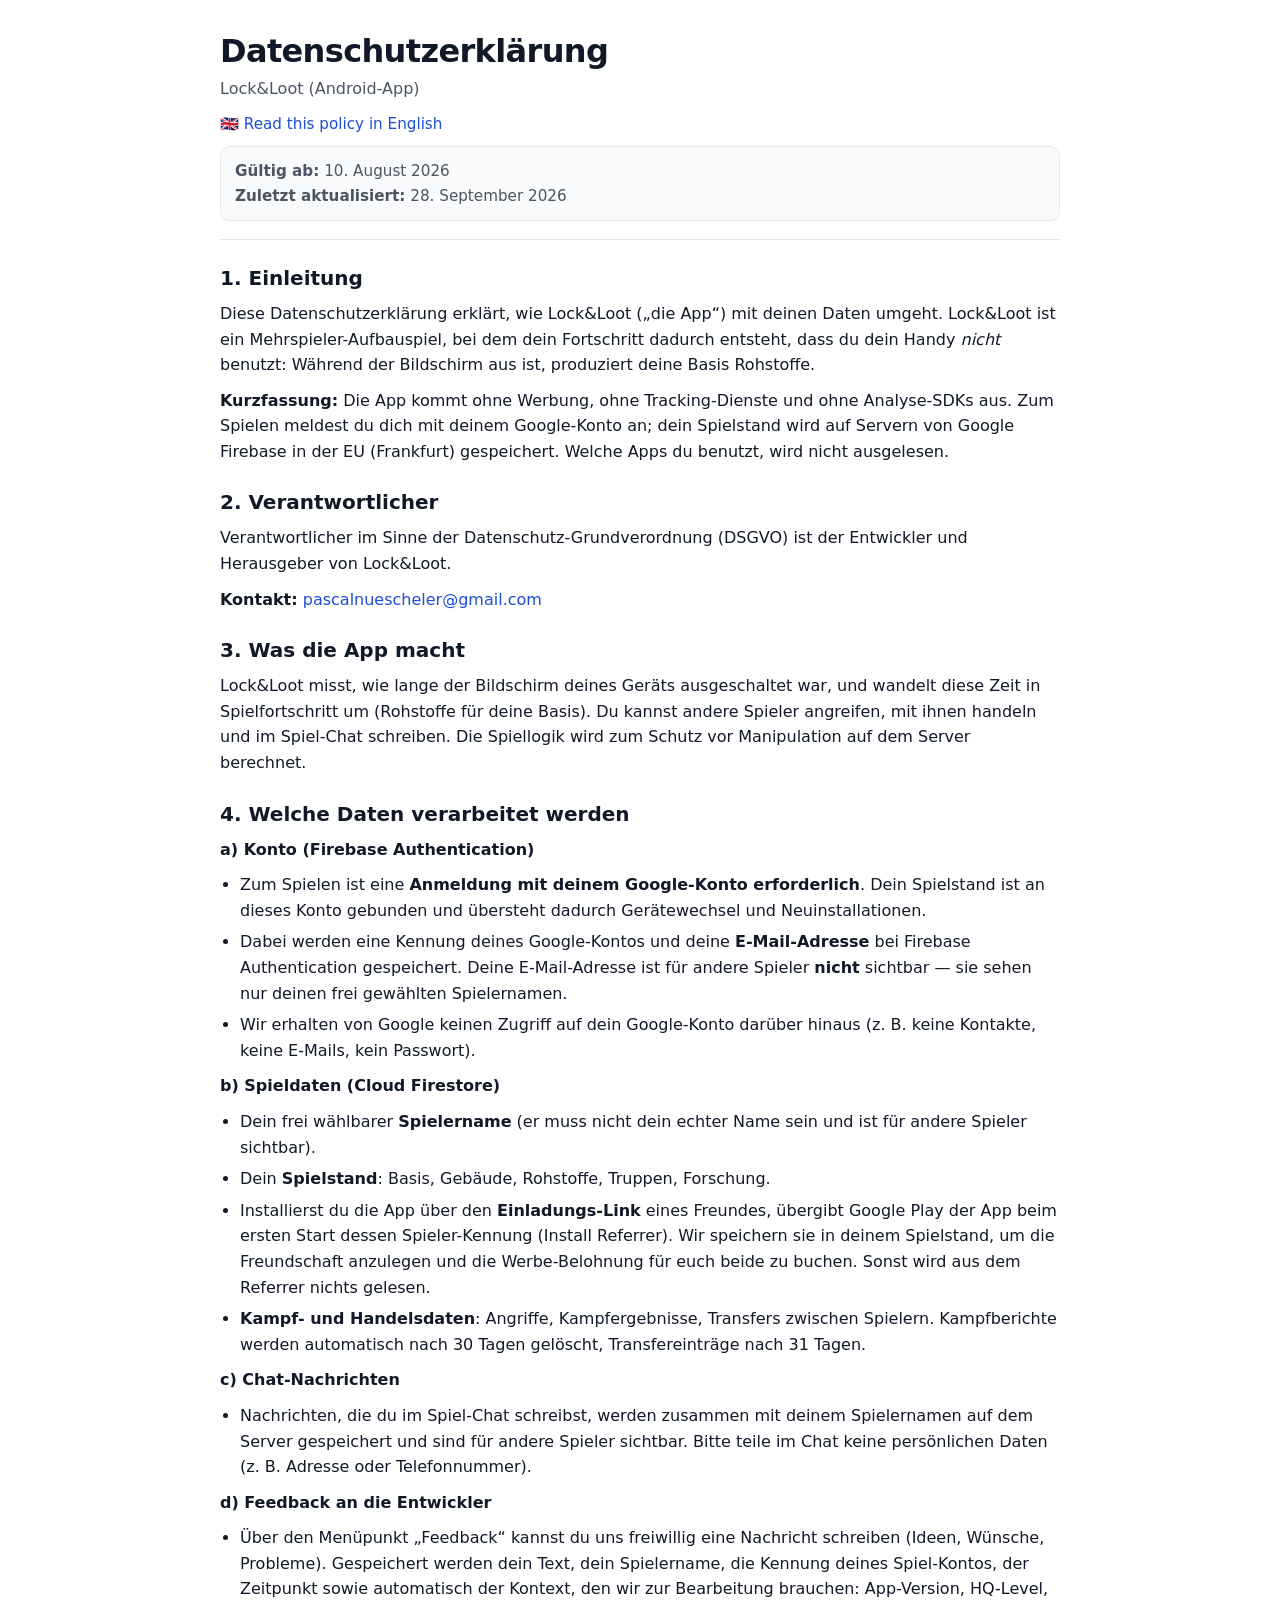
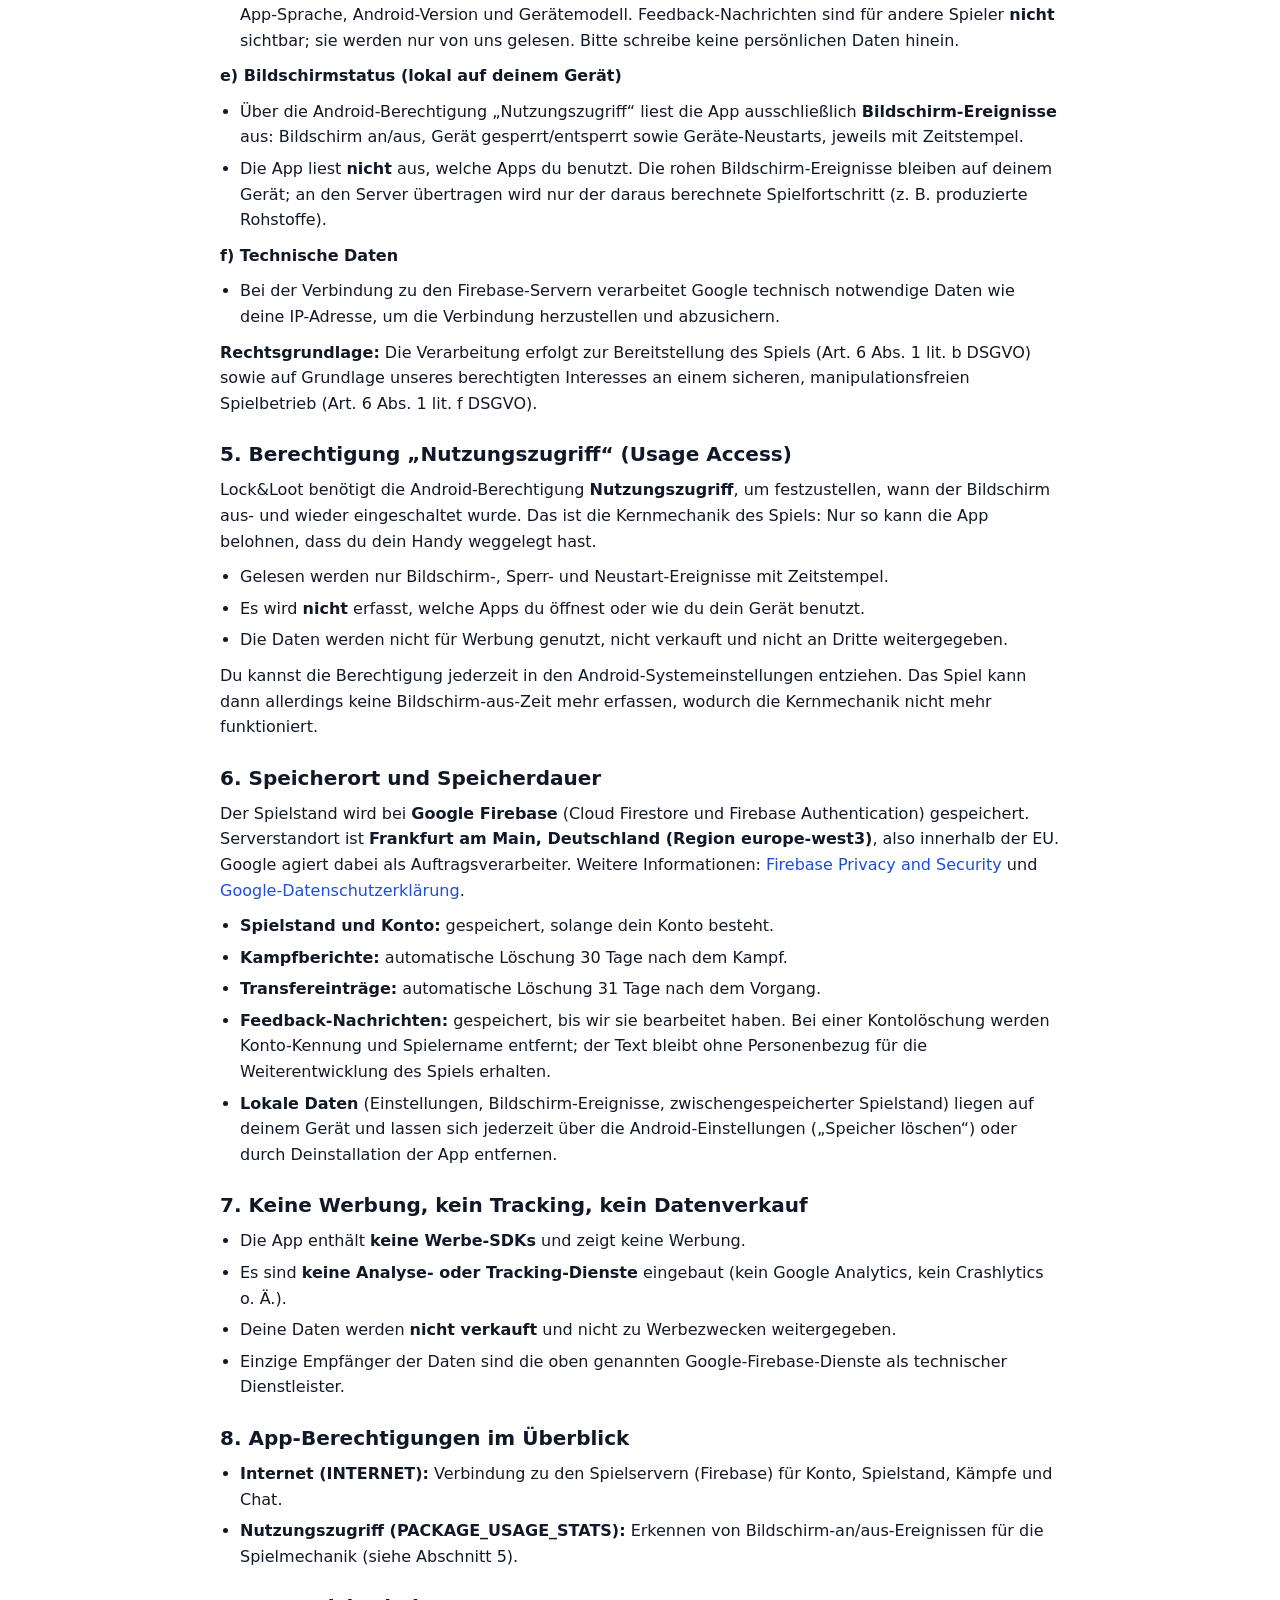
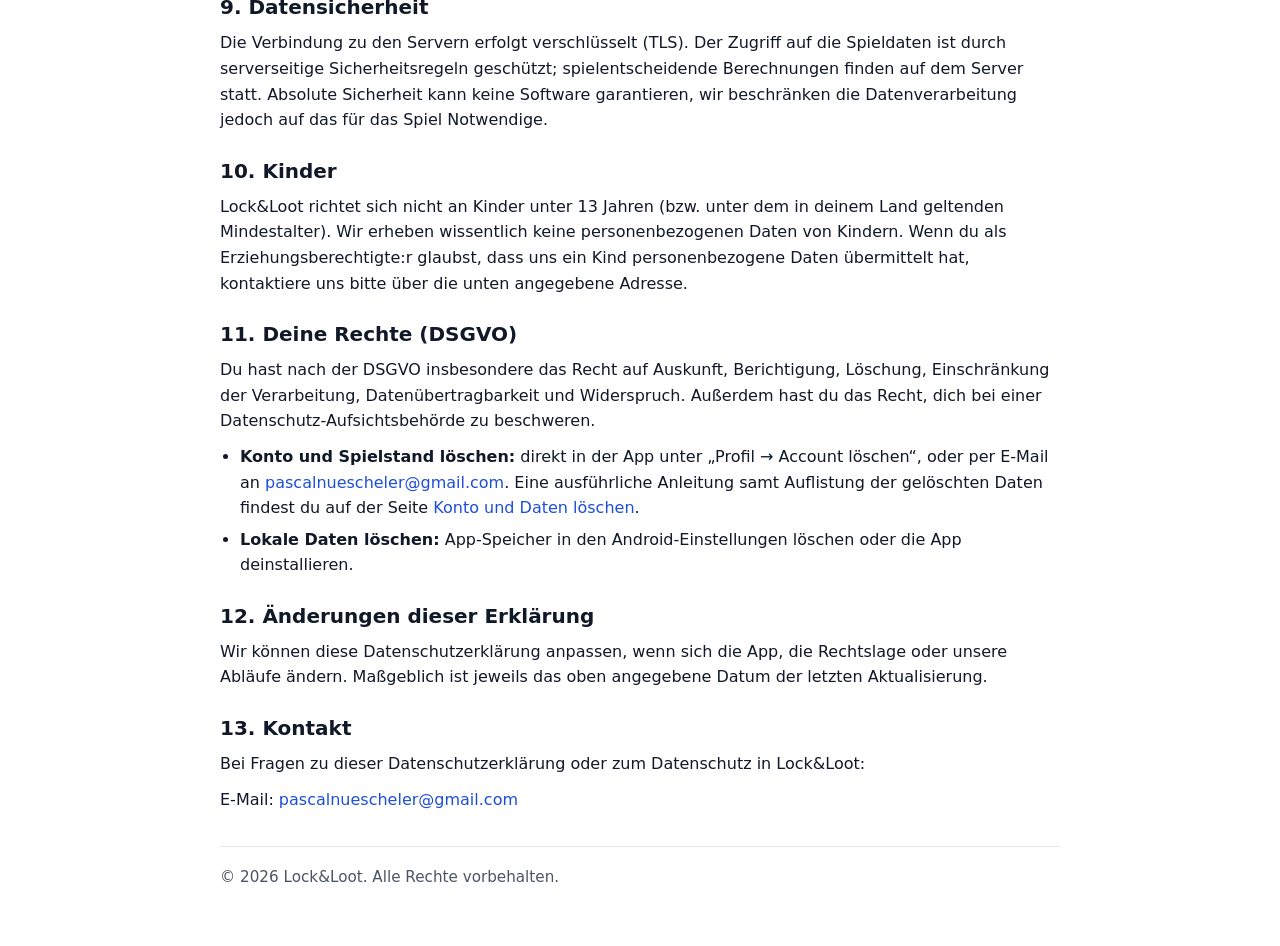
==== commit 36a7d429: "Datenschutz: Einladungs-Link / Install Referrer (Freunde werben, CR-005), DE + EN Co-Authored-By: Cl" ====
--- a/privacy-policy/index.html
+++ b/privacy-policy/index.html
@@ -16,7 +16,7 @@
       <p class="lang-switch">🇬🇧 <a href="./en.html">Read this policy in English</a></p>
       <div class="meta">
         <div><strong>Gültig ab:</strong> 10. August 2026</div>
-        <div><strong>Zuletzt aktualisiert:</strong> 23. September 2026</div>
+        <div><strong>Zuletzt aktualisiert:</strong> 28. September 2026</div>
       </div>
     </header>
 
@@ -78,6 +78,12 @@
         <ul>
           <li>Dein frei wählbarer <strong>Spielername</strong> (er muss nicht dein echter Name sein und ist für andere Spieler sichtbar).</li>
           <li>Dein <strong>Spielstand</strong>: Basis, Gebäude, Rohstoffe, Truppen, Forschung.</li>
+          <li>
+            Installierst du die App über den <strong>Einladungs-Link</strong> eines Freundes, übergibt Google Play der
+            App beim ersten Start dessen Spieler-Kennung (Install Referrer). Wir speichern sie in deinem Spielstand,
+            um die Freundschaft anzulegen und die Werbe-Belohnung für euch beide zu buchen. Sonst wird aus dem
+            Referrer nichts gelesen.
+          </li>
           <li><strong>Kampf- und Handelsdaten</strong>: Angriffe, Kampfergebnisse, Transfers zwischen Spielern. Kampfberichte werden automatisch nach 30 Tagen gelöscht, Transfereinträge nach 31 Tagen.</li>
         </ul>
 
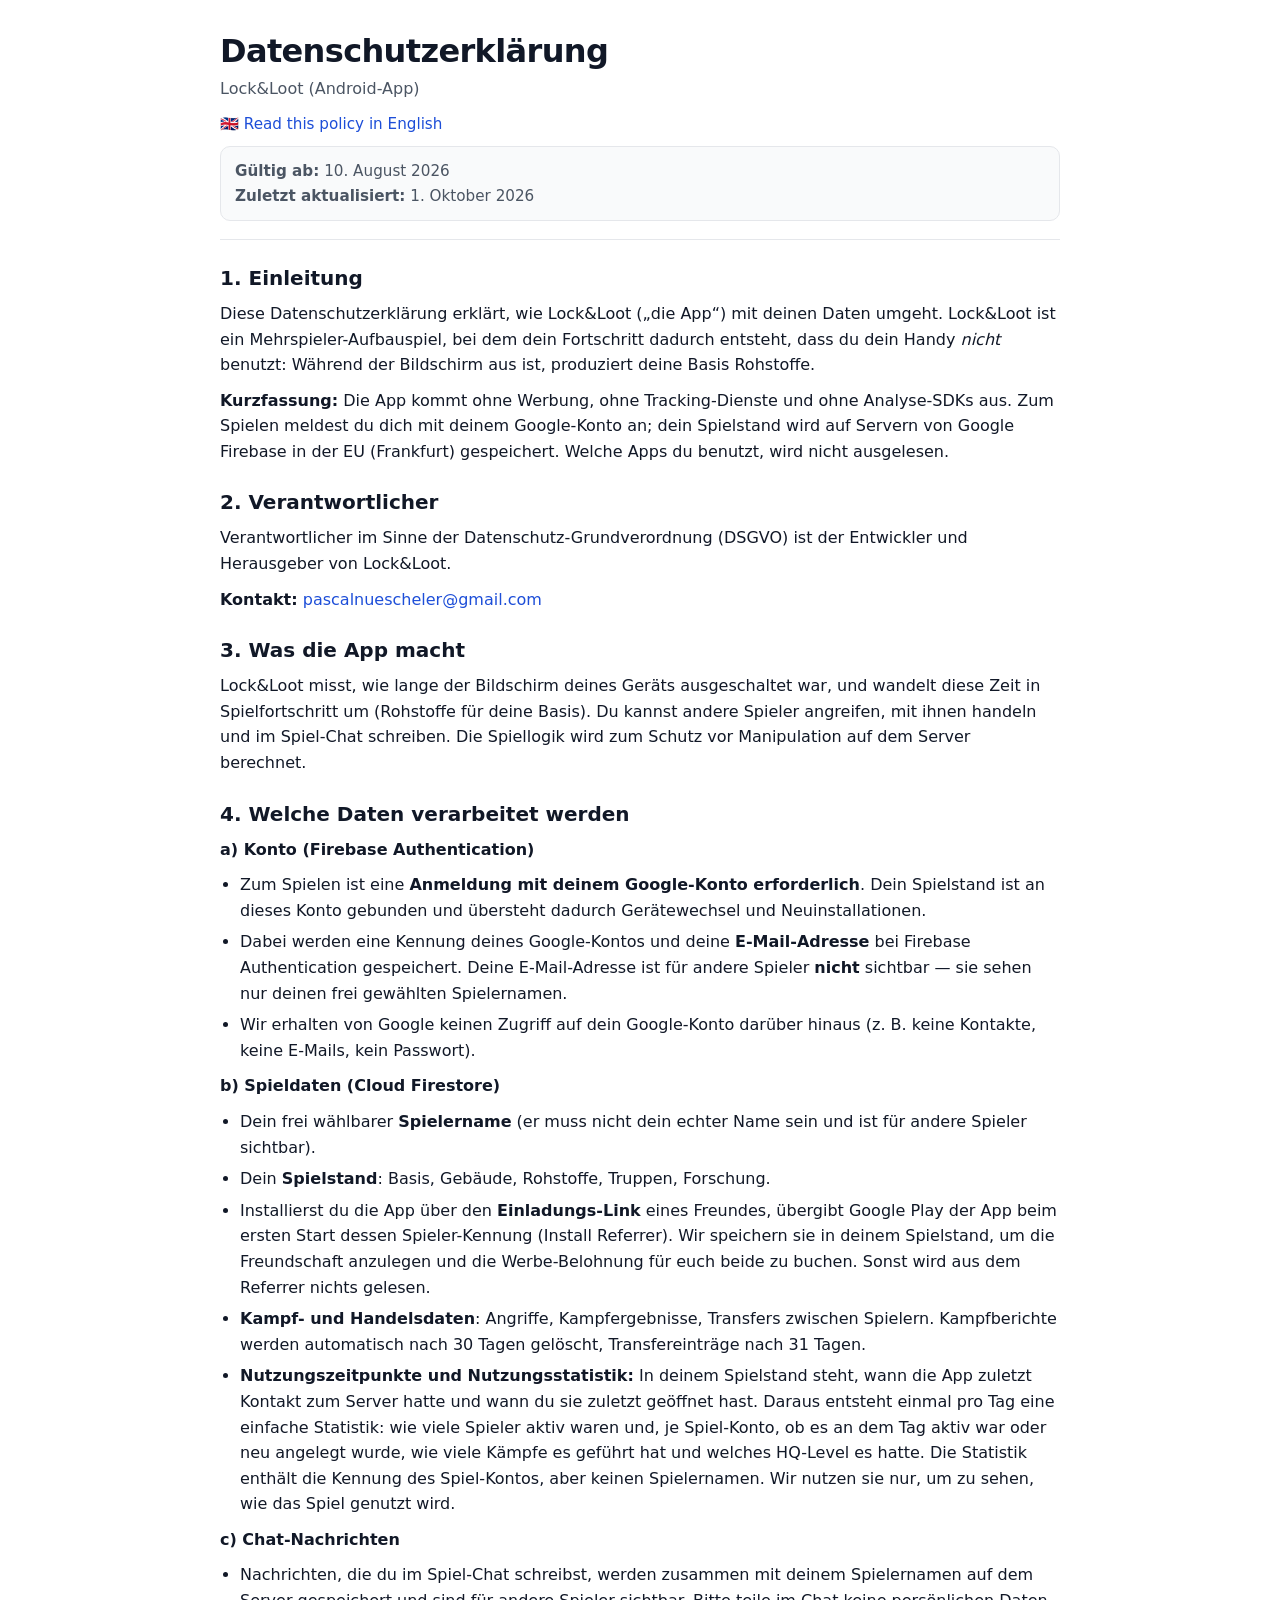
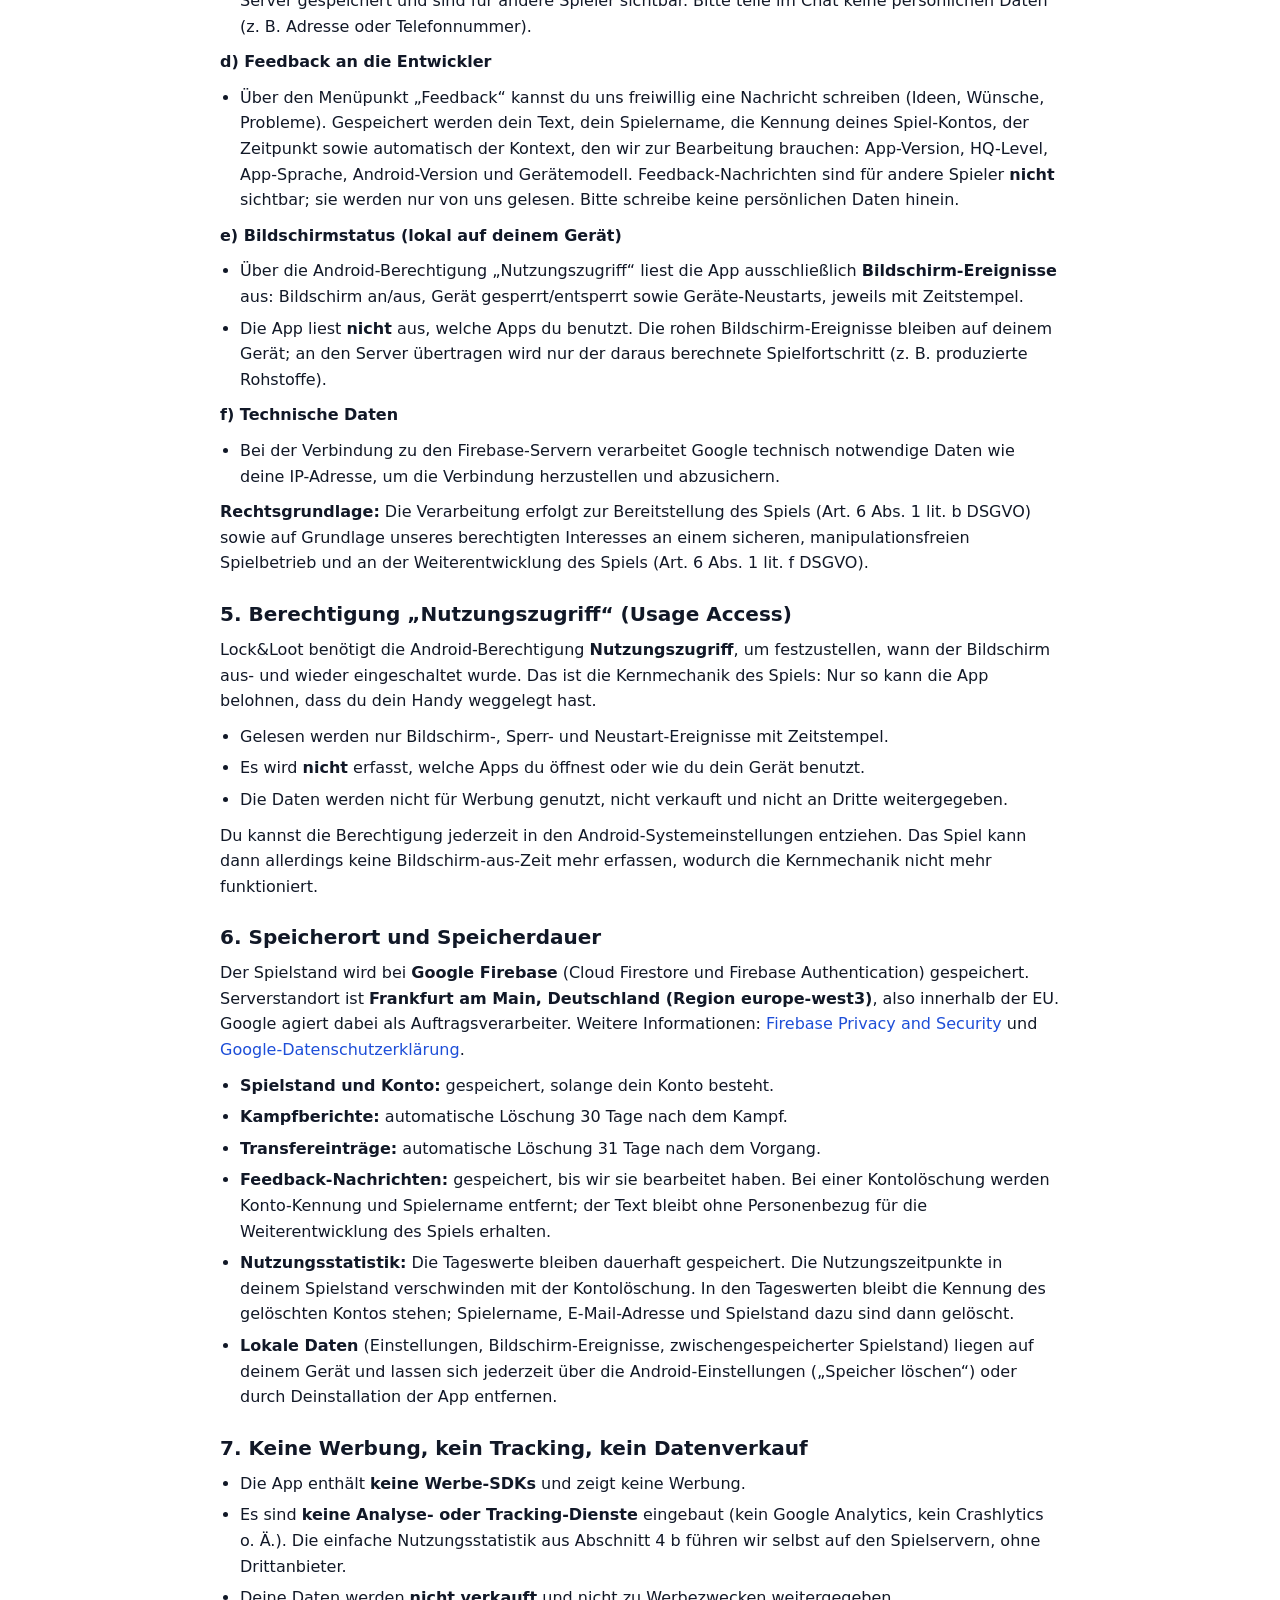
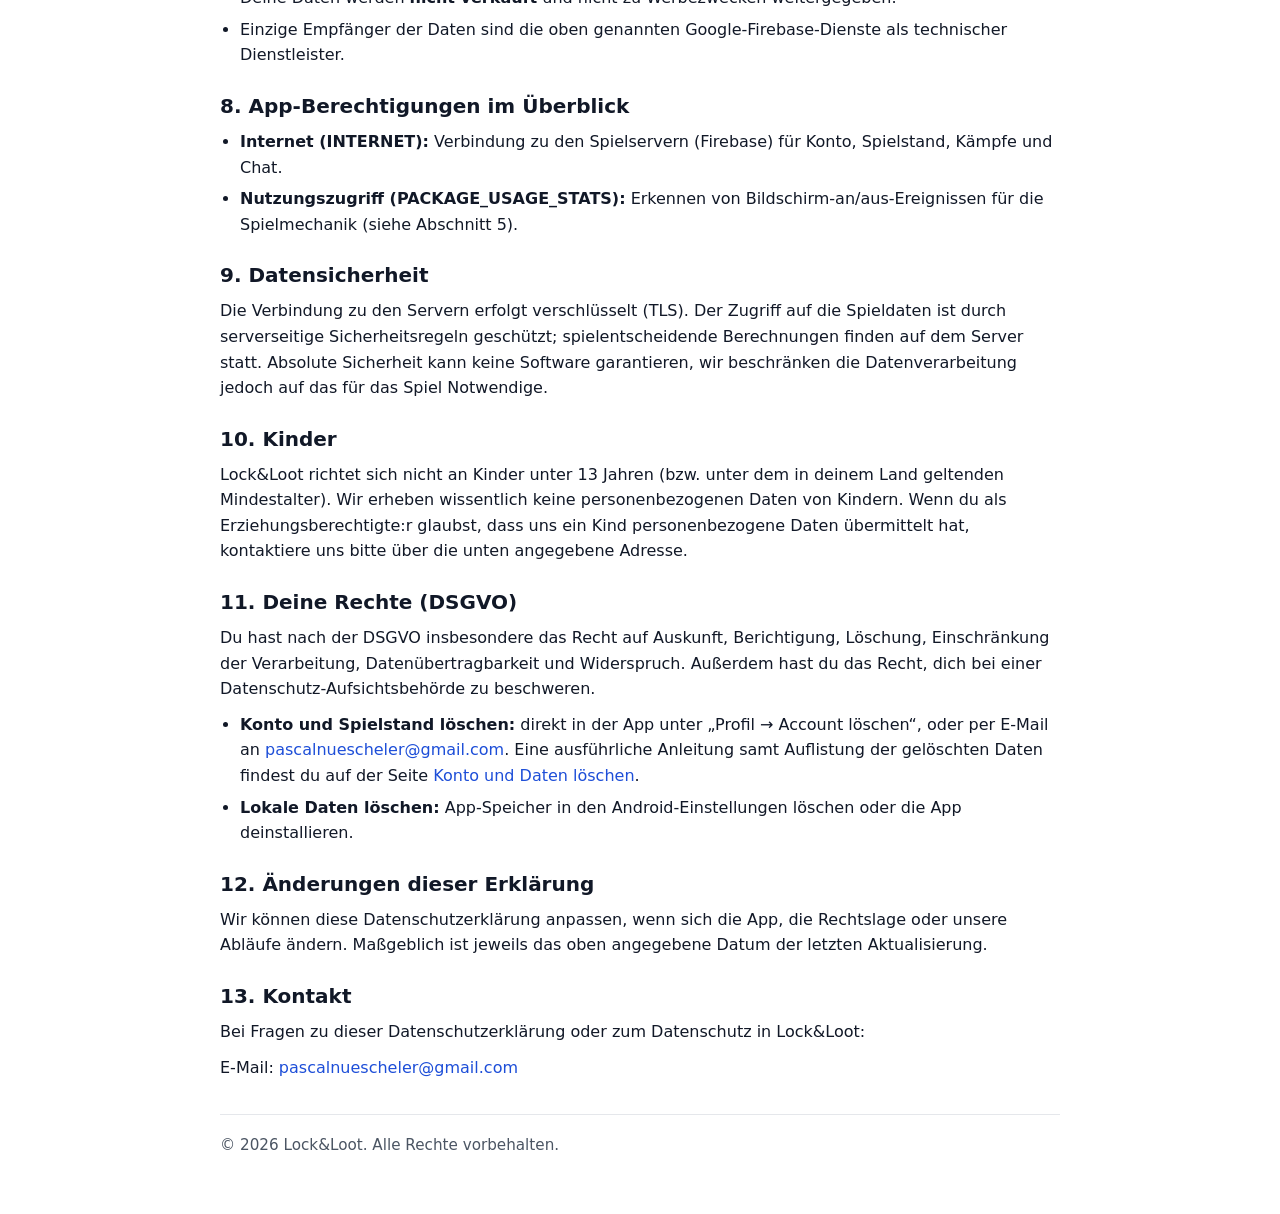
==== commit 13984f0b: "Datenschutz + Kontoloeschung: Nutzungszeitpunkte und Nutzungsstatistik (CR-015), DE + EN Co-Authored" ====
--- a/privacy-policy/index.html
+++ b/privacy-policy/index.html
@@ -16,7 +16,7 @@
       <p class="lang-switch">🇬🇧 <a href="./en.html">Read this policy in English</a></p>
       <div class="meta">
         <div><strong>Gültig ab:</strong> 10. August 2026</div>
-        <div><strong>Zuletzt aktualisiert:</strong> 28. September 2026</div>
+        <div><strong>Zuletzt aktualisiert:</strong> 1. Oktober 2026</div>
       </div>
     </header>
 
@@ -85,6 +85,14 @@
             Referrer nichts gelesen.
           </li>
           <li><strong>Kampf- und Handelsdaten</strong>: Angriffe, Kampfergebnisse, Transfers zwischen Spielern. Kampfberichte werden automatisch nach 30 Tagen gelöscht, Transfereinträge nach 31 Tagen.</li>
+          <li>
+            <strong>Nutzungszeitpunkte und Nutzungsstatistik:</strong> In deinem Spielstand steht, wann die App
+            zuletzt Kontakt zum Server hatte und wann du sie zuletzt geöffnet hast. Daraus entsteht einmal pro Tag
+            eine einfache Statistik: wie viele Spieler aktiv waren und, je Spiel-Konto, ob es an dem Tag aktiv
+            war oder neu angelegt wurde, wie viele Kämpfe es geführt hat und welches HQ-Level es hatte. Die
+            Statistik enthält die Kennung des Spiel-Kontos, aber keinen Spielernamen. Wir nutzen sie nur, um zu
+            sehen, wie das Spiel genutzt wird.
+          </li>
         </ul>
 
         <p><strong>c) Chat-Nachrichten</strong></p>
@@ -133,7 +141,7 @@
         <p>
           <strong>Rechtsgrundlage:</strong> Die Verarbeitung erfolgt zur Bereitstellung des Spiels
           (Art. 6 Abs. 1 lit. b DSGVO) sowie auf Grundlage unseres berechtigten Interesses an einem sicheren,
-          manipulationsfreien Spielbetrieb (Art. 6 Abs. 1 lit. f DSGVO).
+          manipulationsfreien Spielbetrieb und an der Weiterentwicklung des Spiels (Art. 6 Abs. 1 lit. f DSGVO).
         </p>
       </section>
 
@@ -174,6 +182,12 @@
             für die Weiterentwicklung des Spiels erhalten.
           </li>
           <li>
+            <strong>Nutzungsstatistik:</strong> Die Tageswerte bleiben dauerhaft gespeichert. Die
+            Nutzungszeitpunkte in deinem Spielstand verschwinden mit der Kontolöschung. In den Tageswerten
+            bleibt die Kennung des gelöschten Kontos stehen; Spielername, E-Mail-Adresse und Spielstand dazu
+            sind dann gelöscht.
+          </li>
+          <li>
             <strong>Lokale Daten</strong> (Einstellungen, Bildschirm-Ereignisse, zwischengespeicherter Spielstand)
             liegen auf deinem Gerät und lassen sich jederzeit über die Android-Einstellungen
             („Speicher löschen“) oder durch Deinstallation der App entfernen.
@@ -185,7 +199,7 @@
         <h2>7. Keine Werbung, kein Tracking, kein Datenverkauf</h2>
         <ul>
           <li>Die App enthält <strong>keine Werbe-SDKs</strong> und zeigt keine Werbung.</li>
-          <li>Es sind <strong>keine Analyse- oder Tracking-Dienste</strong> eingebaut (kein Google Analytics, kein Crashlytics o.&nbsp;Ä.).</li>
+          <li>Es sind <strong>keine Analyse- oder Tracking-Dienste</strong> eingebaut (kein Google Analytics, kein Crashlytics o.&nbsp;Ä.). Die einfache Nutzungsstatistik aus Abschnitt 4&nbsp;b führen wir selbst auf den Spielservern, ohne Drittanbieter.</li>
           <li>Deine Daten werden <strong>nicht verkauft</strong> und nicht zu Werbezwecken weitergegeben.</li>
           <li>Einzige Empfänger der Daten sind die oben genannten Google-Firebase-Dienste als technischer Dienstleister.</li>
         </ul>
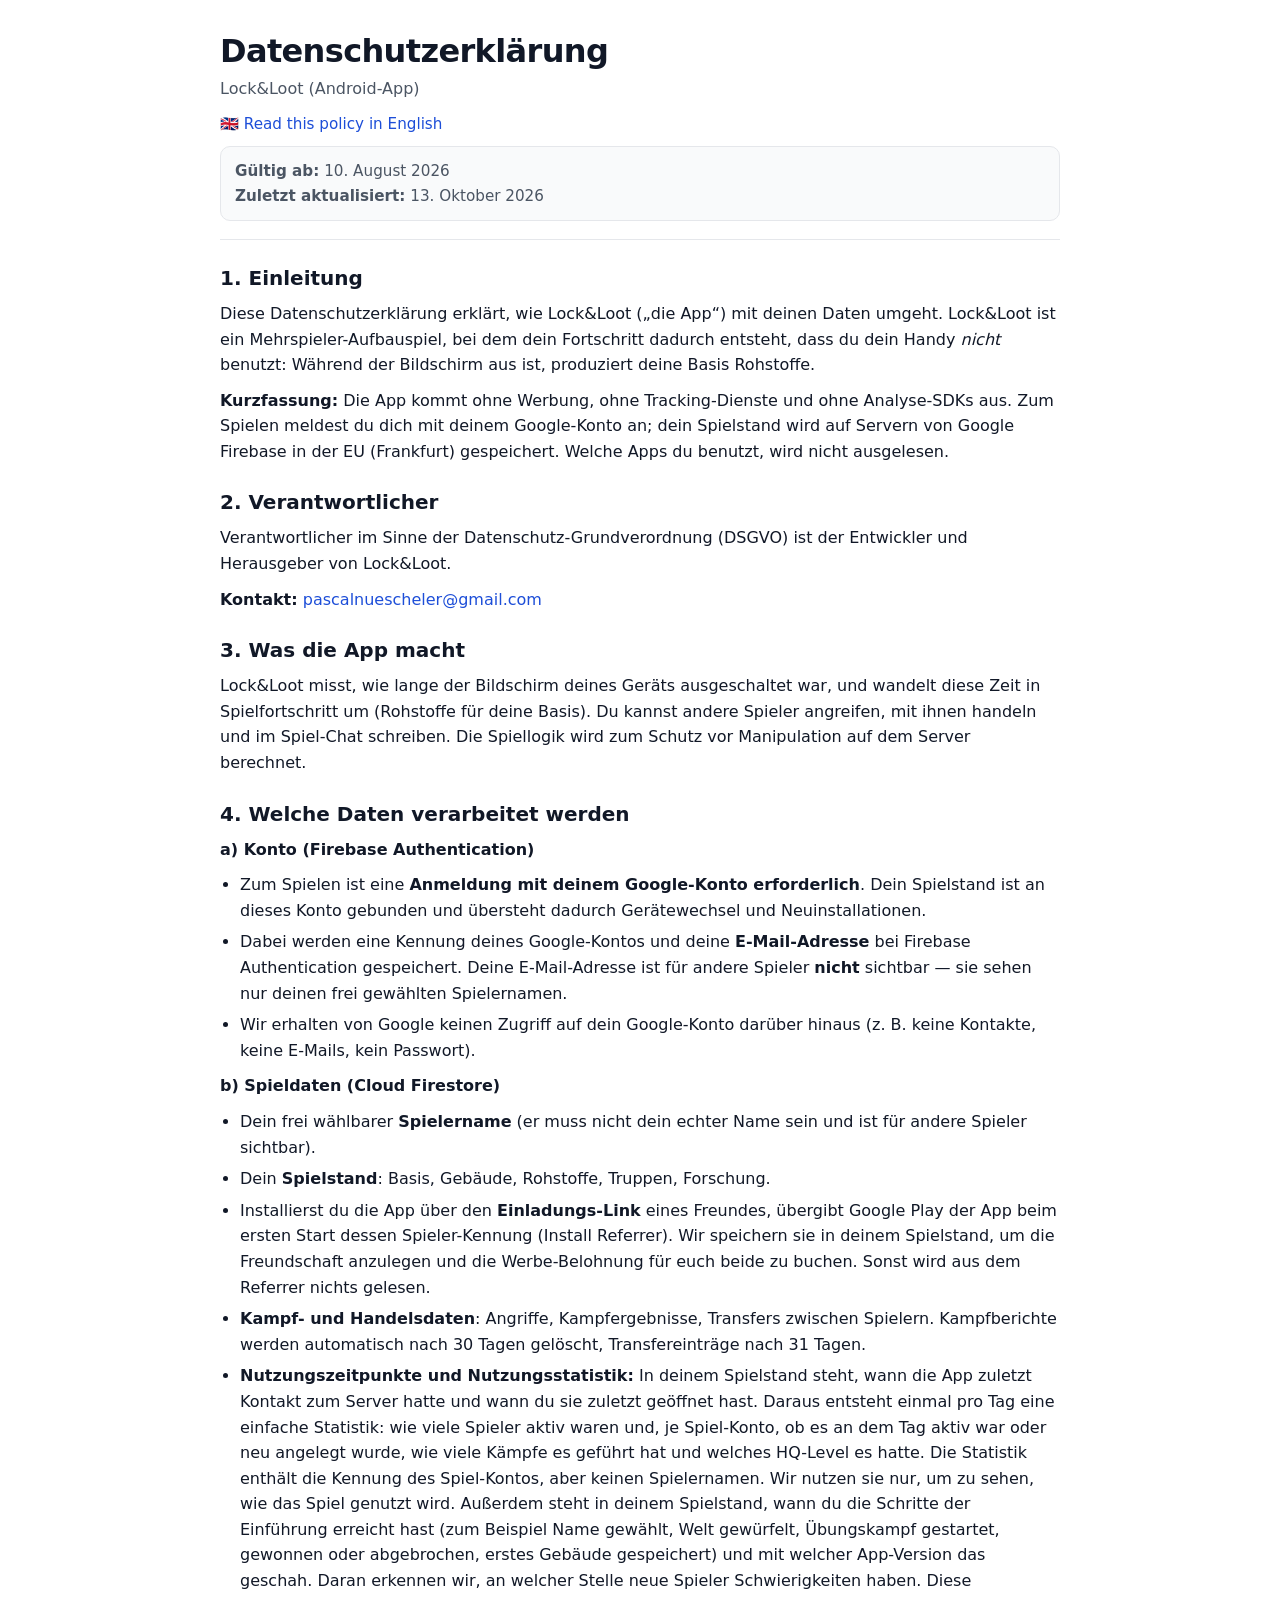
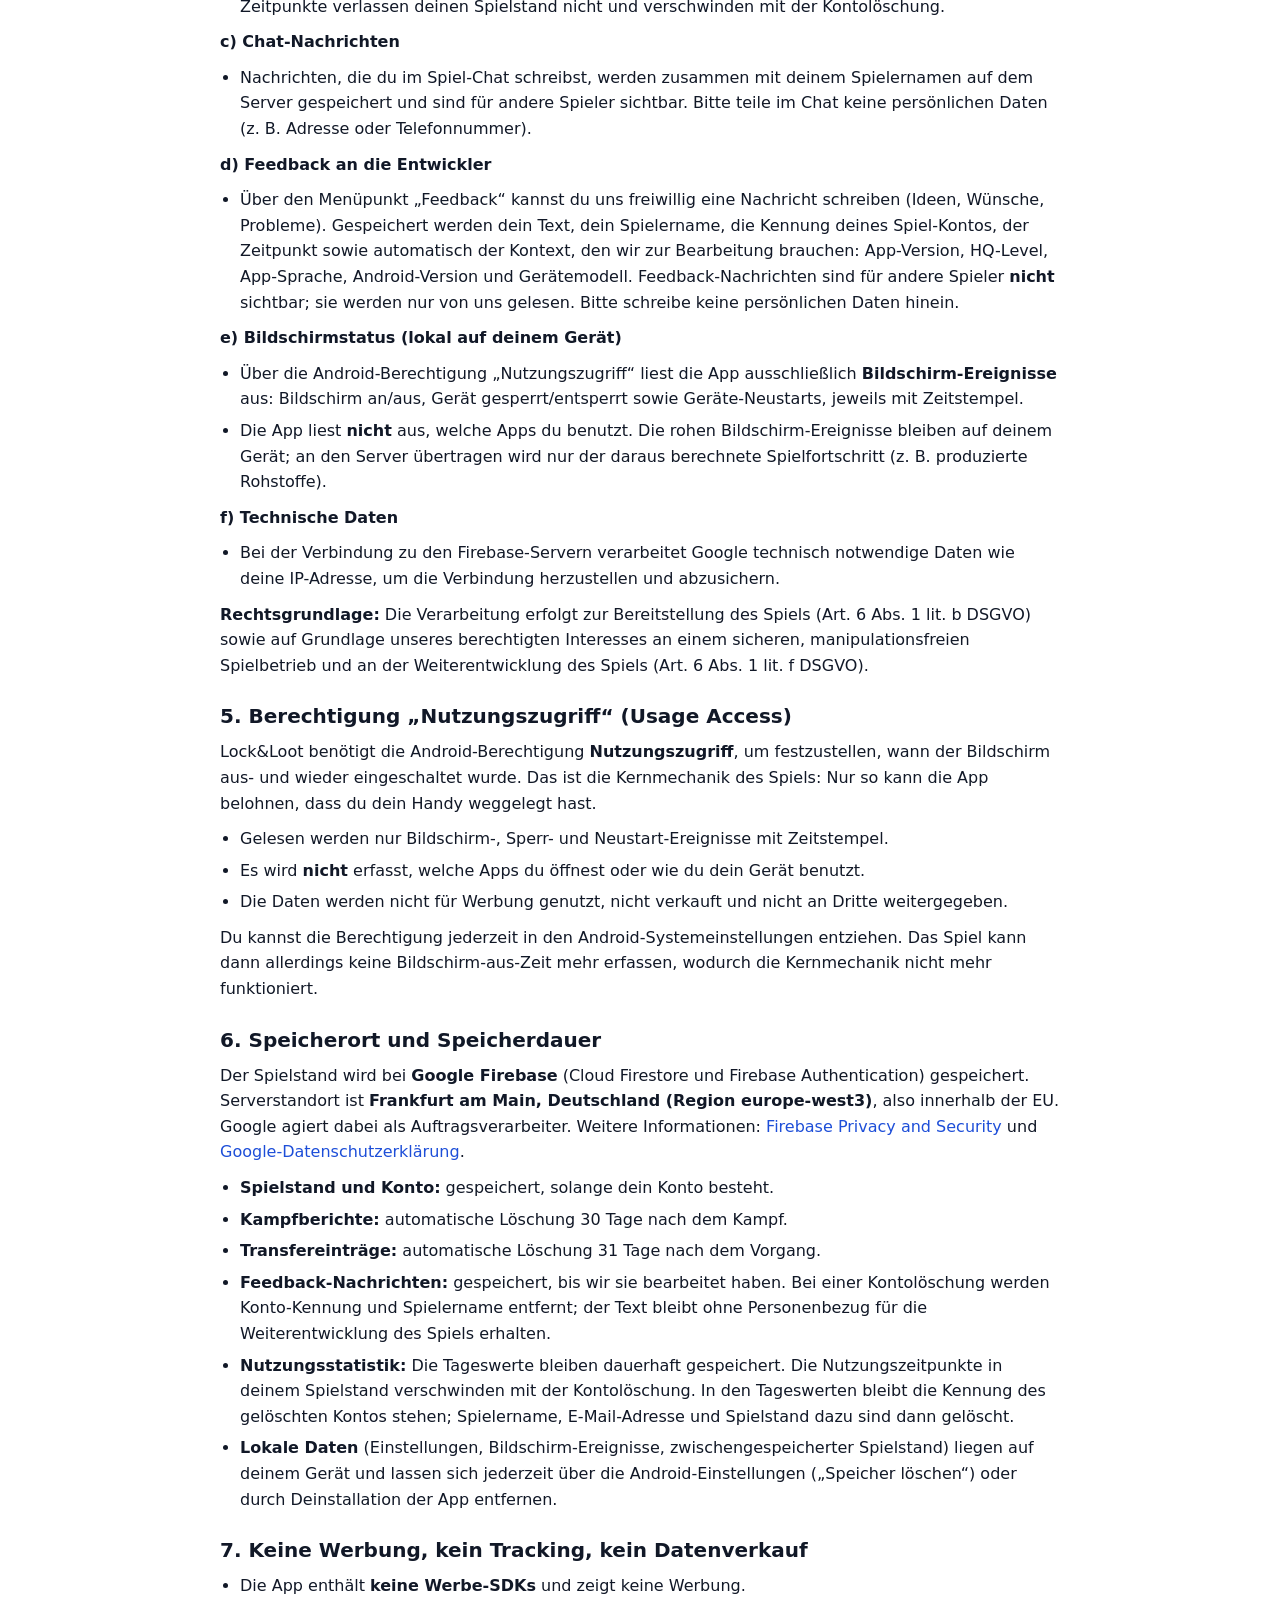
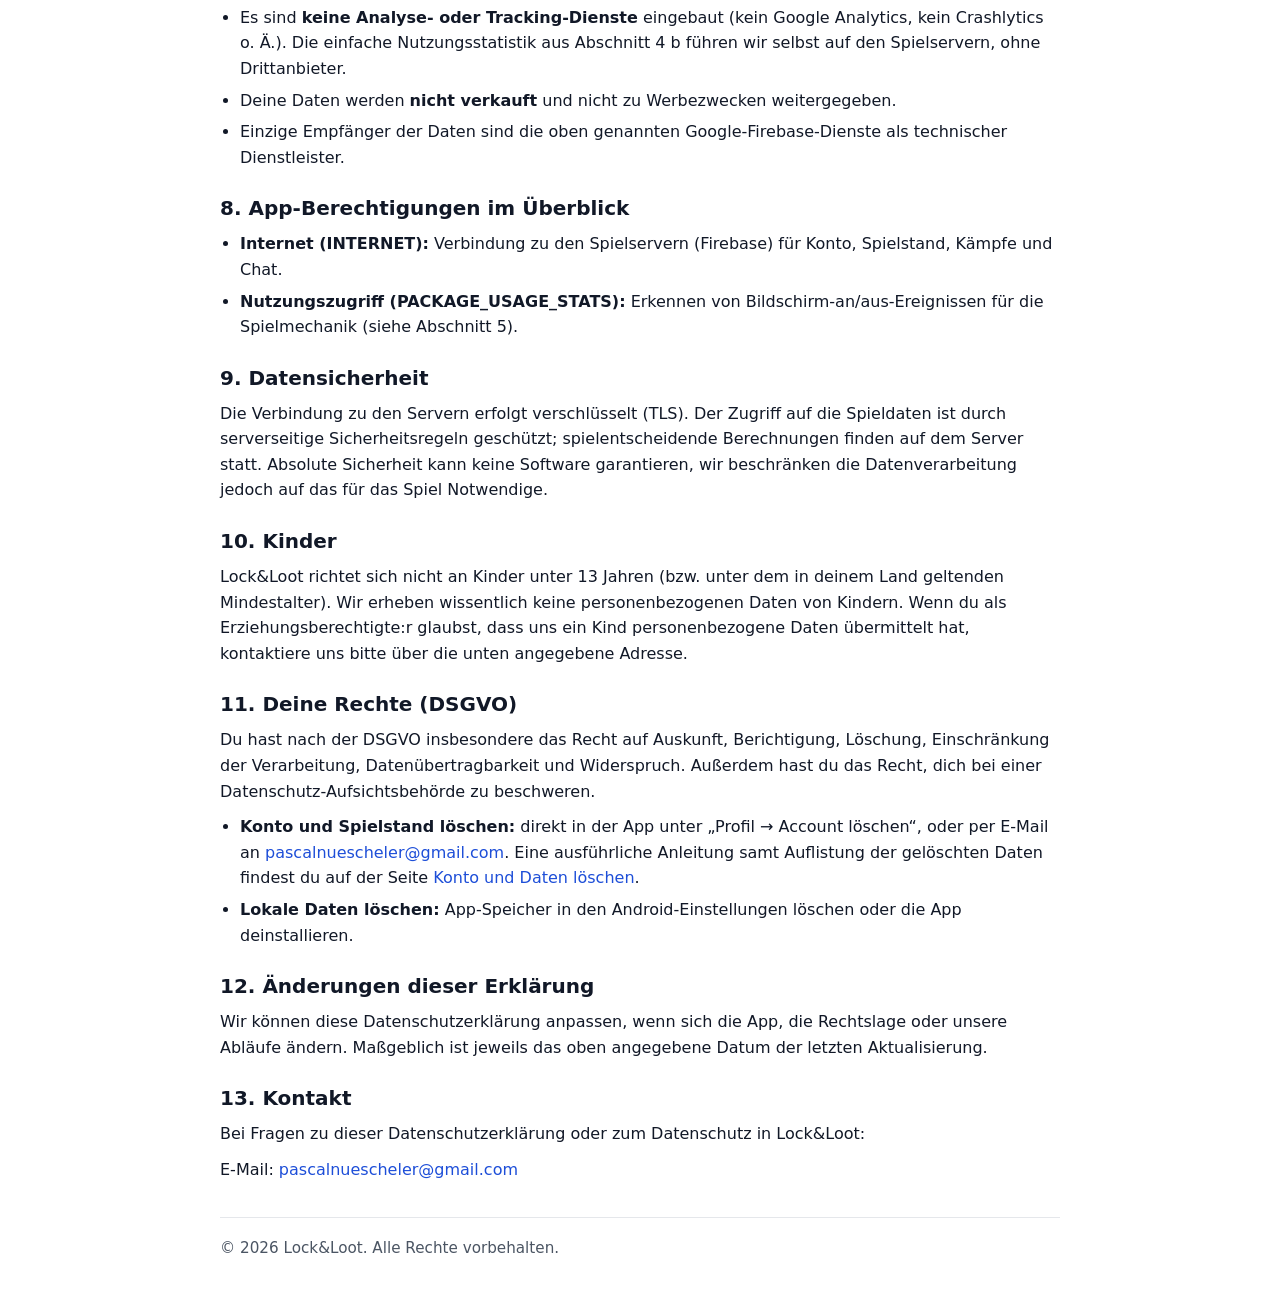
==== commit 684036e8: "Datenschutz: Zeitpunkte der Einfuehrungsschritte (Onboarding-Trichter, CR-022), DE + EN Abschnitt 4 " ====
--- a/privacy-policy/index.html
+++ b/privacy-policy/index.html
@@ -16,7 +16,7 @@
       <p class="lang-switch">🇬🇧 <a href="./en.html">Read this policy in English</a></p>
       <div class="meta">
         <div><strong>Gültig ab:</strong> 10. August 2026</div>
-        <div><strong>Zuletzt aktualisiert:</strong> 1. Oktober 2026</div>
+        <div><strong>Zuletzt aktualisiert:</strong> 13. Oktober 2026</div>
       </div>
     </header>
 
@@ -91,7 +91,11 @@
             eine einfache Statistik: wie viele Spieler aktiv waren und, je Spiel-Konto, ob es an dem Tag aktiv
             war oder neu angelegt wurde, wie viele Kämpfe es geführt hat und welches HQ-Level es hatte. Die
             Statistik enthält die Kennung des Spiel-Kontos, aber keinen Spielernamen. Wir nutzen sie nur, um zu
-            sehen, wie das Spiel genutzt wird.
+            sehen, wie das Spiel genutzt wird. Außerdem steht in deinem Spielstand, wann du die Schritte der
+            Einführung erreicht hast (zum Beispiel Name gewählt, Welt gewürfelt, Übungskampf gestartet, gewonnen
+            oder abgebrochen, erstes Gebäude gespeichert) und mit welcher App-Version das geschah. Daran erkennen
+            wir, an welcher Stelle neue Spieler Schwierigkeiten haben. Diese Zeitpunkte verlassen deinen
+            Spielstand nicht und verschwinden mit der Kontolöschung.
           </li>
         </ul>
 
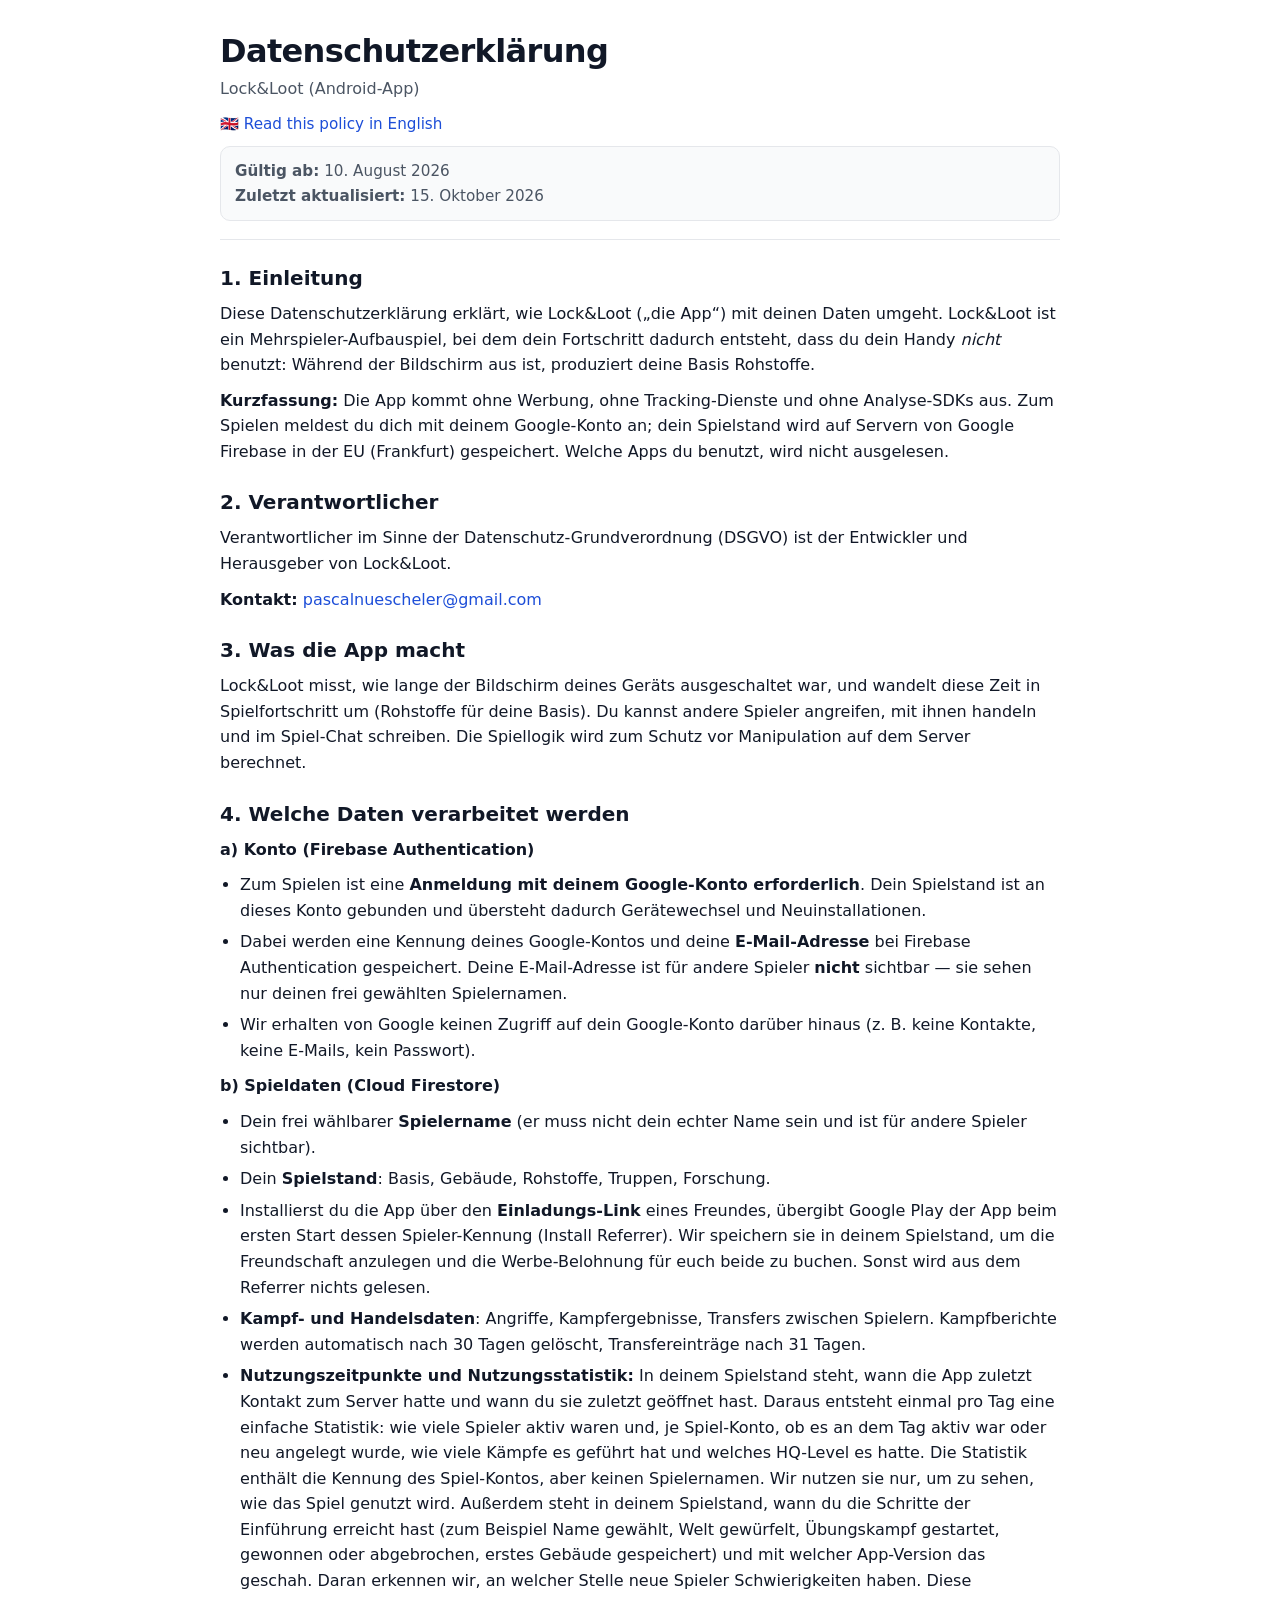
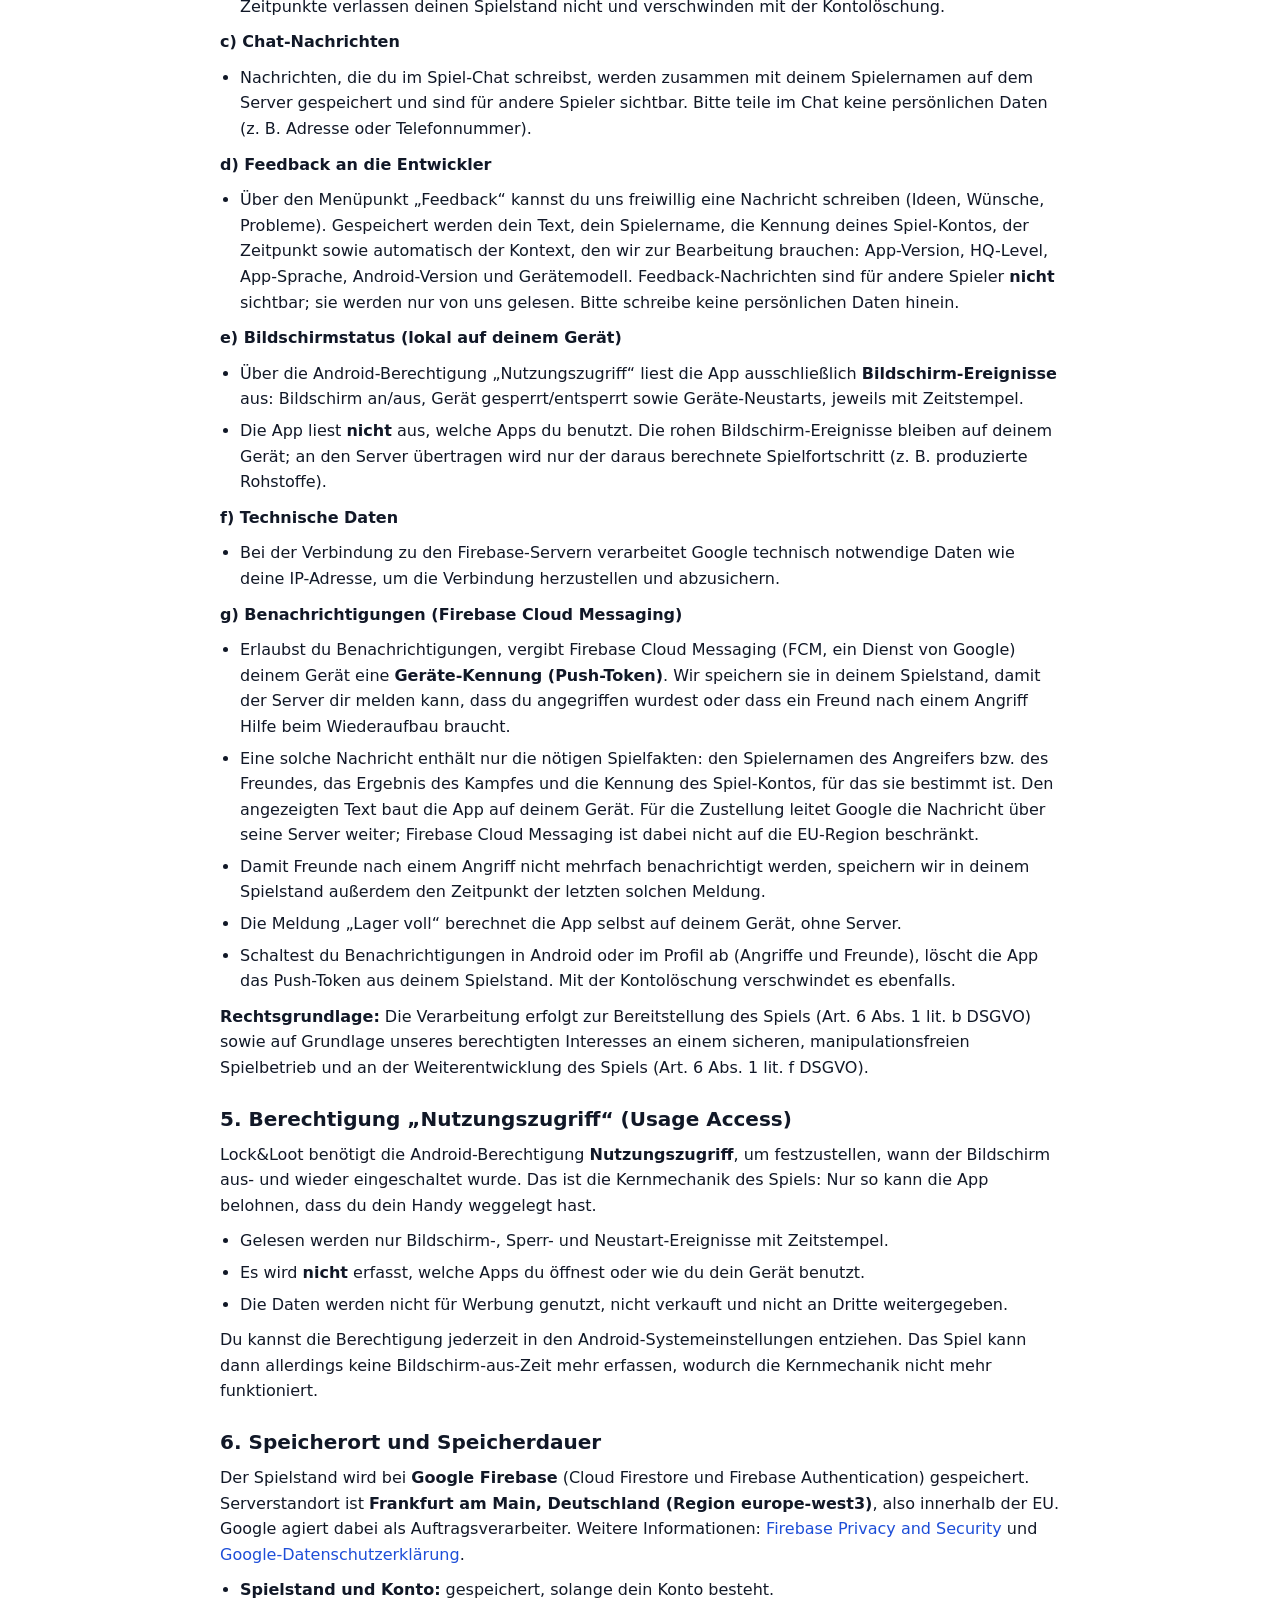
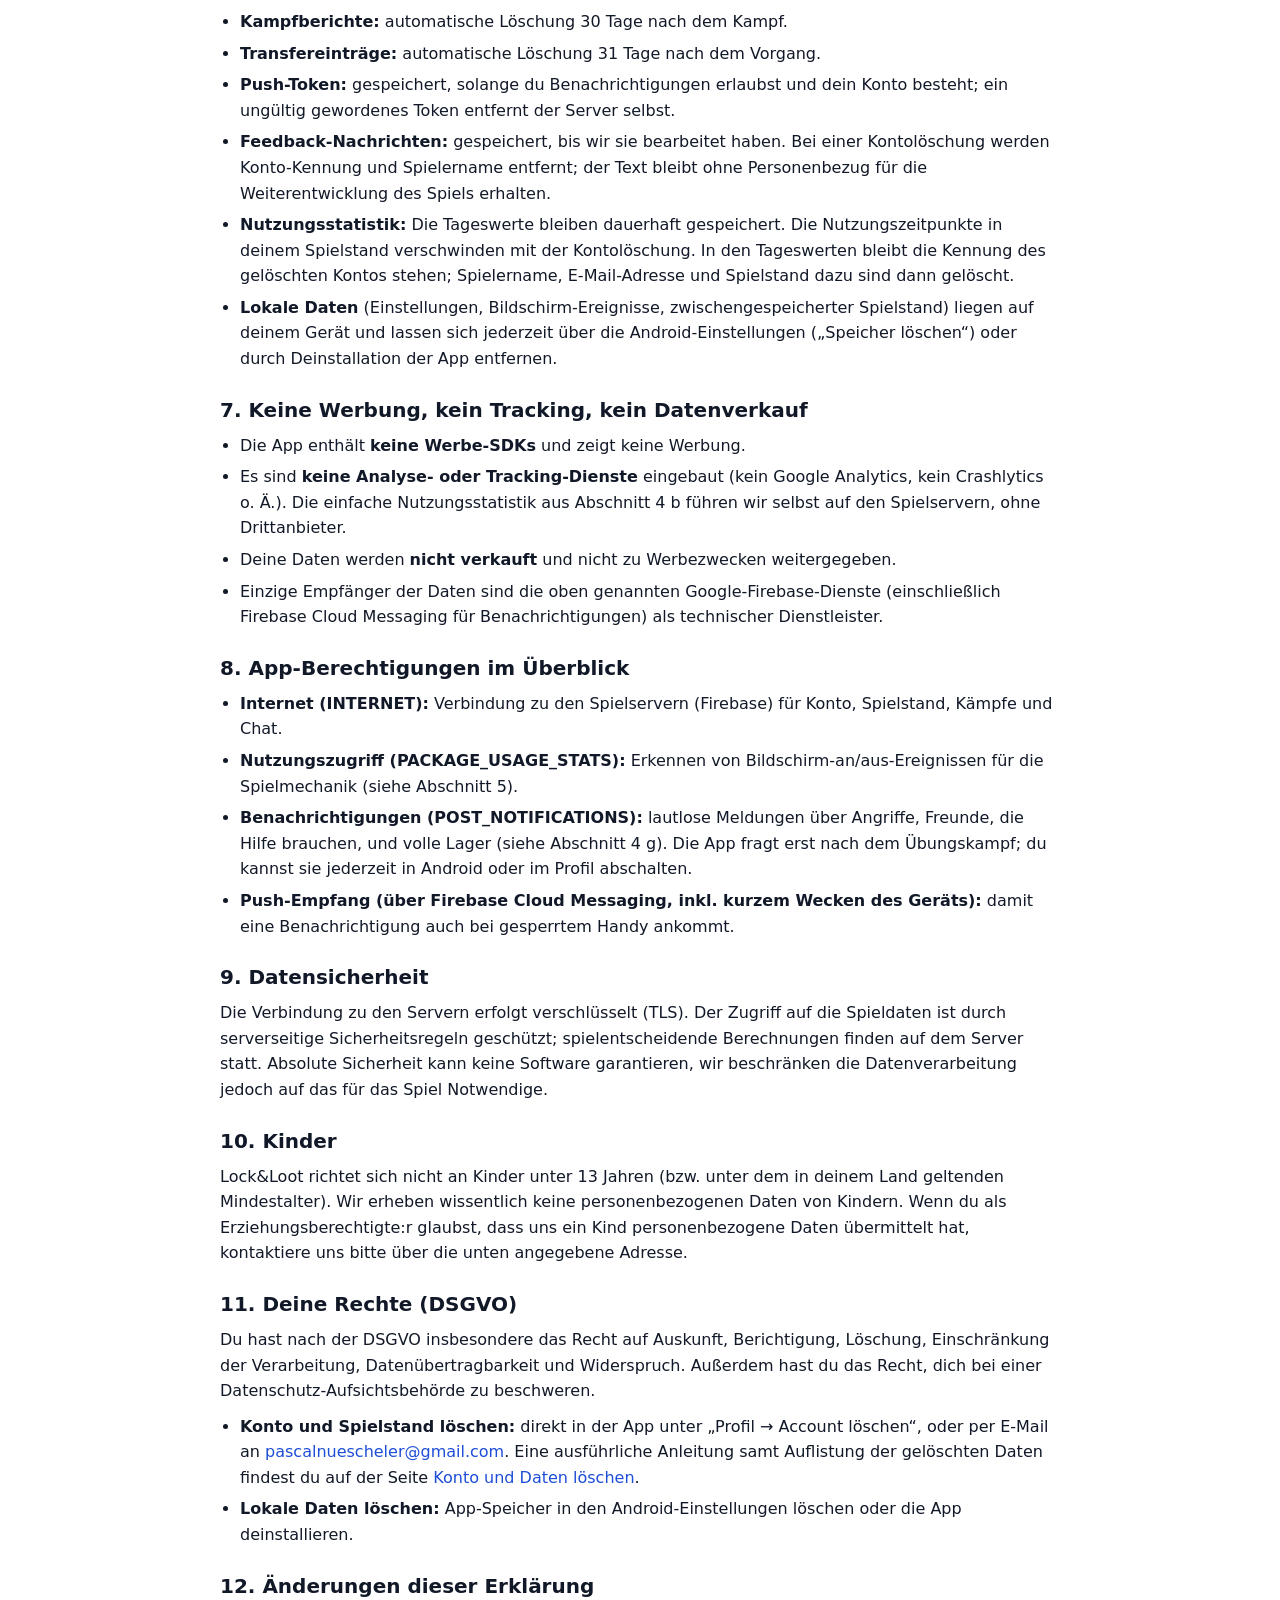
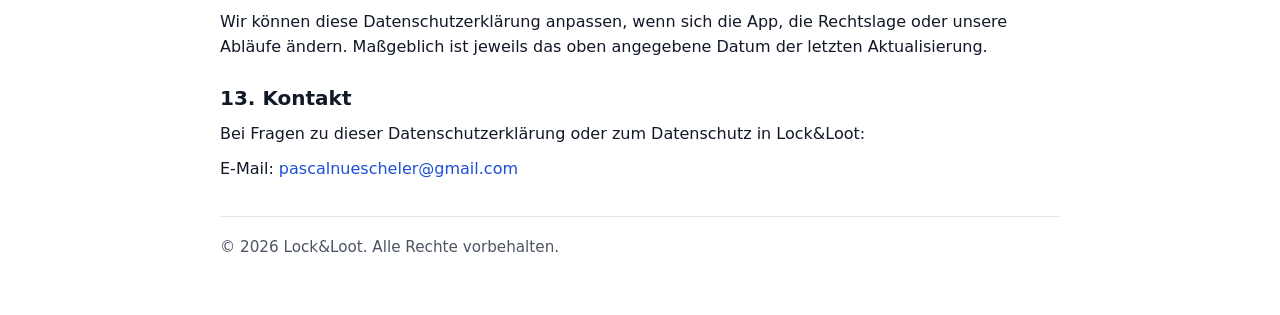
==== commit 54c98127: "Datenschutz + Kontoloeschung: Benachrichtigungen / Push-Token (CR-025), DE + EN Abschnitt 4 g (Fireb" ====
--- a/privacy-policy/index.html
+++ b/privacy-policy/index.html
@@ -16,7 +16,7 @@
       <p class="lang-switch">🇬🇧 <a href="./en.html">Read this policy in English</a></p>
       <div class="meta">
         <div><strong>Gültig ab:</strong> 10. August 2026</div>
-        <div><strong>Zuletzt aktualisiert:</strong> 13. Oktober 2026</div>
+        <div><strong>Zuletzt aktualisiert:</strong> 15. Oktober 2026</div>
       </div>
     </header>
 
@@ -142,6 +142,33 @@
           </li>
         </ul>
 
+        <p><strong>g) Benachrichtigungen (Firebase Cloud Messaging)</strong></p>
+        <ul>
+          <li>
+            Erlaubst du Benachrichtigungen, vergibt Firebase Cloud Messaging (FCM, ein Dienst von Google) deinem
+            Gerät eine <strong>Geräte-Kennung (Push-Token)</strong>. Wir speichern sie in deinem Spielstand, damit
+            der Server dir melden kann, dass du angegriffen wurdest oder dass ein Freund nach einem Angriff Hilfe
+            beim Wiederaufbau braucht.
+          </li>
+          <li>
+            Eine solche Nachricht enthält nur die nötigen Spielfakten: den Spielernamen des Angreifers bzw. des
+            Freundes, das Ergebnis des Kampfes und die Kennung des Spiel-Kontos, für das sie bestimmt ist. Den
+            angezeigten Text baut die App auf deinem Gerät. Für die Zustellung leitet Google die Nachricht über
+            seine Server weiter; Firebase Cloud Messaging ist dabei nicht auf die EU-Region beschränkt.
+          </li>
+          <li>
+            Damit Freunde nach einem Angriff nicht mehrfach benachrichtigt werden, speichern wir in deinem
+            Spielstand außerdem den Zeitpunkt der letzten solchen Meldung.
+          </li>
+          <li>
+            Die Meldung „Lager voll“ berechnet die App selbst auf deinem Gerät, ohne Server.
+          </li>
+          <li>
+            Schaltest du Benachrichtigungen in Android oder im Profil ab (Angriffe und Freunde), löscht die App
+            das Push-Token aus deinem Spielstand. Mit der Kontolöschung verschwindet es ebenfalls.
+          </li>
+        </ul>
+
         <p>
           <strong>Rechtsgrundlage:</strong> Die Verarbeitung erfolgt zur Bereitstellung des Spiels
           (Art. 6 Abs. 1 lit. b DSGVO) sowie auf Grundlage unseres berechtigten Interesses an einem sicheren,
@@ -181,6 +208,10 @@
           <li><strong>Kampfberichte:</strong> automatische Löschung 30 Tage nach dem Kampf.</li>
           <li><strong>Transfereinträge:</strong> automatische Löschung 31 Tage nach dem Vorgang.</li>
           <li>
+            <strong>Push-Token:</strong> gespeichert, solange du Benachrichtigungen erlaubst und dein Konto
+            besteht; ein ungültig gewordenes Token entfernt der Server selbst.
+          </li>
+          <li>
             <strong>Feedback-Nachrichten:</strong> gespeichert, bis wir sie bearbeitet haben. Bei einer
             Kontolöschung werden Konto-Kennung und Spielername entfernt; der Text bleibt ohne Personenbezug
             für die Weiterentwicklung des Spiels erhalten.
@@ -205,7 +236,7 @@
           <li>Die App enthält <strong>keine Werbe-SDKs</strong> und zeigt keine Werbung.</li>
           <li>Es sind <strong>keine Analyse- oder Tracking-Dienste</strong> eingebaut (kein Google Analytics, kein Crashlytics o.&nbsp;Ä.). Die einfache Nutzungsstatistik aus Abschnitt 4&nbsp;b führen wir selbst auf den Spielservern, ohne Drittanbieter.</li>
           <li>Deine Daten werden <strong>nicht verkauft</strong> und nicht zu Werbezwecken weitergegeben.</li>
-          <li>Einzige Empfänger der Daten sind die oben genannten Google-Firebase-Dienste als technischer Dienstleister.</li>
+          <li>Einzige Empfänger der Daten sind die oben genannten Google-Firebase-Dienste (einschließlich Firebase Cloud Messaging für Benachrichtigungen) als technischer Dienstleister.</li>
         </ul>
       </section>
 
@@ -214,6 +245,8 @@
         <ul>
           <li><strong>Internet (INTERNET):</strong> Verbindung zu den Spielservern (Firebase) für Konto, Spielstand, Kämpfe und Chat.</li>
           <li><strong>Nutzungszugriff (PACKAGE_USAGE_STATS):</strong> Erkennen von Bildschirm-an/aus-Ereignissen für die Spielmechanik (siehe Abschnitt 5).</li>
+          <li><strong>Benachrichtigungen (POST_NOTIFICATIONS):</strong> lautlose Meldungen über Angriffe, Freunde, die Hilfe brauchen, und volle Lager (siehe Abschnitt 4&nbsp;g). Die App fragt erst nach dem Übungskampf; du kannst sie jederzeit in Android oder im Profil abschalten.</li>
+          <li><strong>Push-Empfang (über Firebase Cloud Messaging, inkl. kurzem Wecken des Geräts):</strong> damit eine Benachrichtigung auch bei gesperrtem Handy ankommt.</li>
         </ul>
       </section>
 
